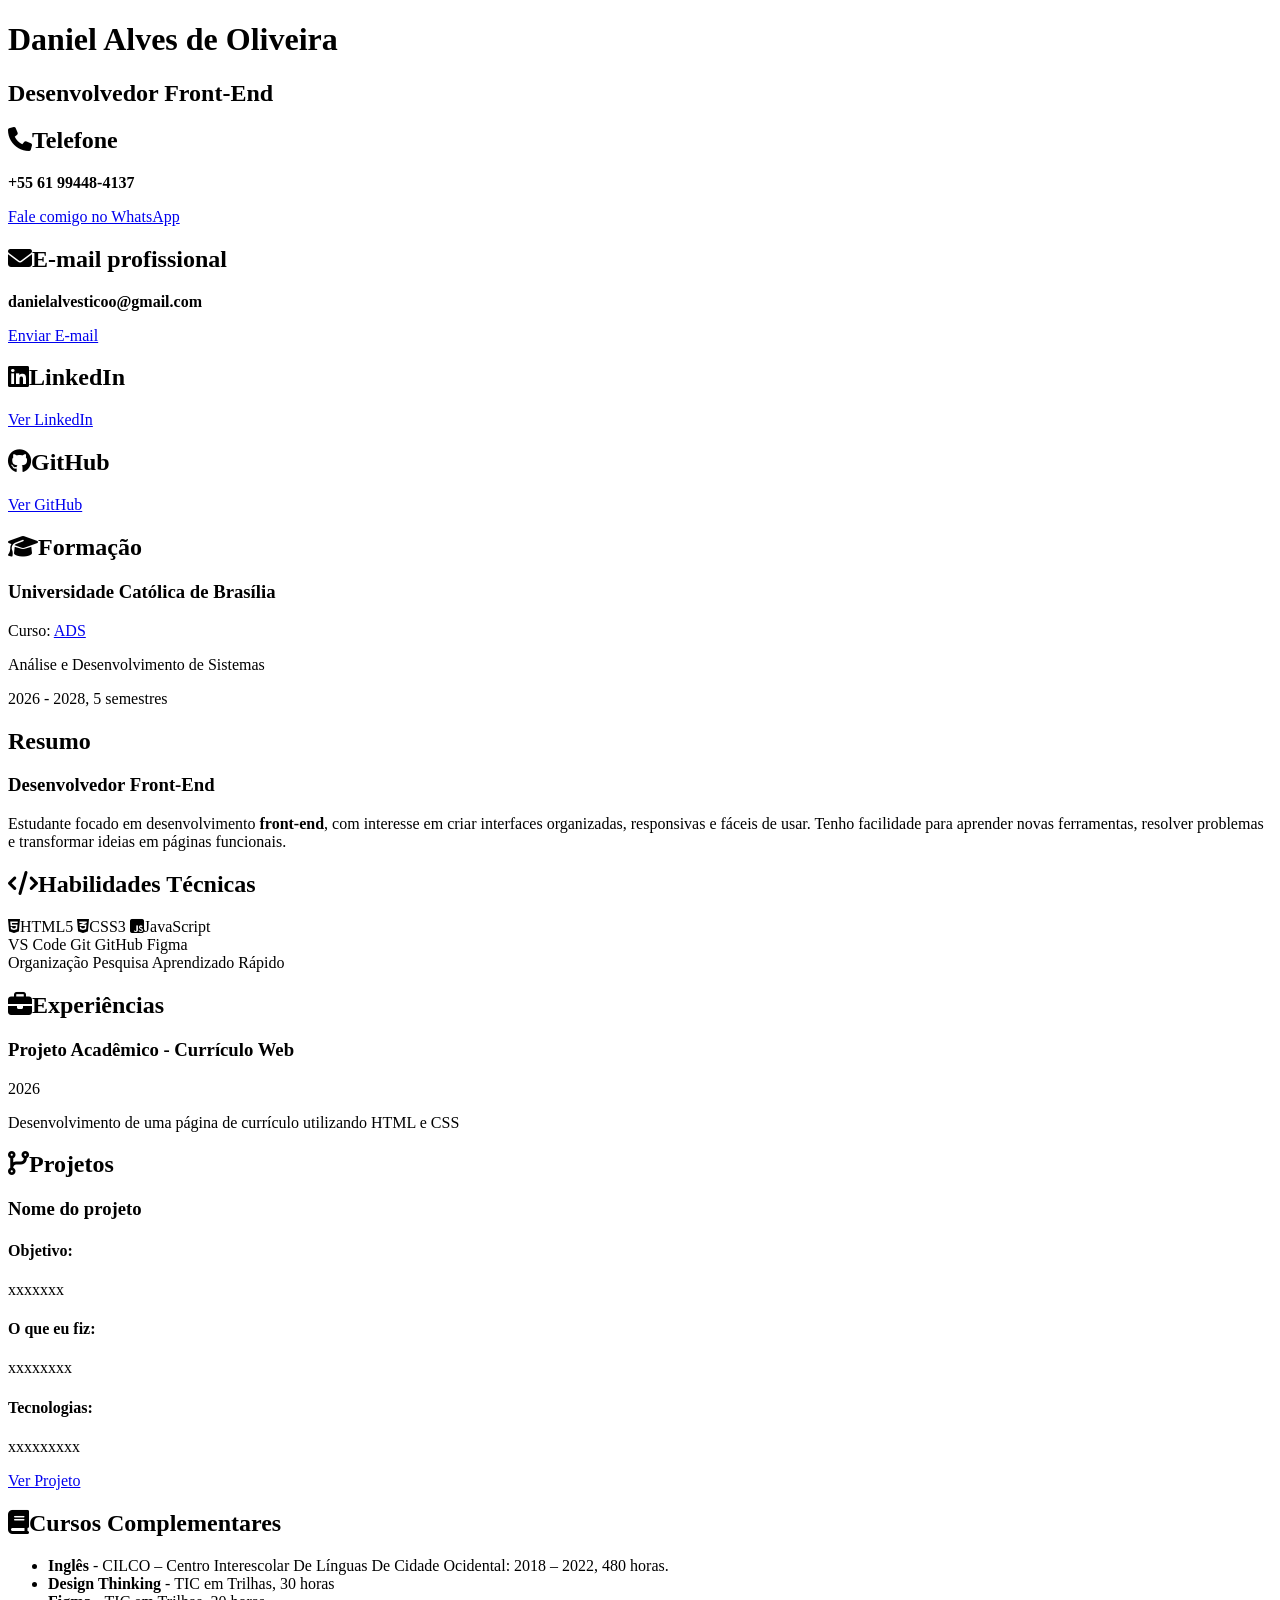
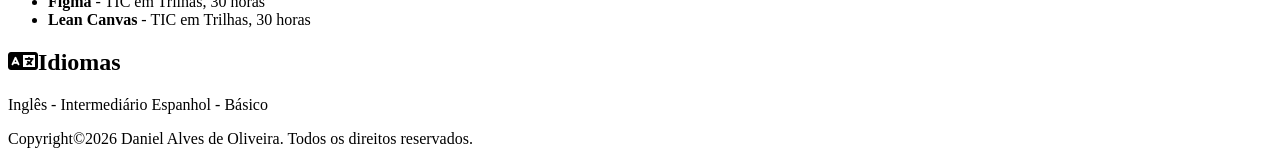
==== index.html @ 3187a124 "Update and rename 1curriculo.html to index.html" ====
<!DOCTYPE html>
<html lang="pt-BR">
<head>
    <meta charset="UTF-8">
    <meta name="viewport" content="width=device-width, initial-scale=1.0">
    <title>Daniel Alves de Oliveira</title>
    <link rel="stylesheet" href="style.css">
    <link rel="stylesheet" href="https://cdnjs.cloudflare.com/ajax/libs/font-awesome/6.5.1/css/all.min.css">
</head>

<body>
    <header>
        <h1>Daniel Alves de Oliveira</h1>
        <h2>Desenvolvedor Front-End</h2>
    </header>

    <div class="container-curriculo">
        <div class="coluna-principal">

    <!--Cabeçalho-->
    <section>
        <h2><i class="fa-solid fa-phone"></i>Telefone</h2>
        <p><strong>+55 61 99448-4137</strong></p>
        <a href="https://wa.me/5561994484137" target="_blank" class="botao-link">Fale comigo no WhatsApp</a>

        <h2><i class="fa-solid fa-envelope"></i>E-mail profissional</h2>
        <p><strong>danielalvesticoo@gmail.com</strong></p>
        <a href="mailto:danielalvesticoo@gmail.com" class="botao-link">Enviar E-mail</a>

        <h2><i class="fa-brands fa-linkedin"></i>LinkedIn</h2>
        <a href="https://www.linkedin.com/in/danielalvesanalise/" target="_blank" class="botao-link">Ver LinkedIn</a>

        <h2><i class="fa-brands fa-github"></i>GitHub</h2>
        <a href="https://github.com/danielalvesfirst" target="_blank" class="botao-link">Ver GitHub</a>
    </section>

    <!--Formação-->
    <section>
        <h2><i class="fa-solid fa-graduation-cap"></i>Formação</h2>
        <h3>Universidade Católica de Brasília</h3>

        <div class="linha-curso">
            <span class="rotulo">Curso:</span>
            <a href="https://www.catho.com.br/carreira-sucesso/tudo-sobre-analise-e-desenvolvimento-de-sistemas/" class="botao-dois" target="_blank">ADS</a>
        </div>

        <p class="nome-curso">Análise e Desenvolvimento de Sistemas</p>
        <p>2026 - 2028, 5 semestres</p>
    </section>

    <!--Conteúdo-->
    <section>
        <h2>Resumo</h2>
        <h3>Desenvolvedor Front-End</h3>
        <p>Estudante focado em desenvolvimento <strong>front-end</strong>, com interesse em criar interfaces organizadas, responsivas e fáceis de usar. Tenho facilidade para aprender novas ferramentas, resolver problemas e transformar ideias em páginas funcionais.</p>
    </section>

    </div>

    <div class="coluna-lateral">

    <!--Habilidades-->
    <section>
        <h2><i class="fa-solid fa-code"></i>Habilidades Técnicas</h2>
        <div class="tags">
            <span class="tag"><i class="fa-brands fa-html5"></i>HTML5</span>
            <span class="tag"><i class="fa-brands fa-css3-alt"></i>CSS3</span>
            <span class="tag"><i class="fa-brands fa-square-js"></i>JavaScript</span>
        </div>

        <div class="tags">
            <span class="tag">VS Code</span>
            <span class="tag">Git</span>
            <span class="tag">GitHub</span>
            <span class="tag">Figma</span>
        </div>

        <div class="tags">
            <span class="tag">Organização</span>
            <span class="tag">Pesquisa</span>
            <span class="tag">Aprendizado Rápido</span>
        </div>
    </section>

    <!--experiencias-->
    <section>
        <h2><i class="fa-solid fa-briefcase"></i>Experiências</h2>
        <h3>Projeto Acadêmico - Currículo Web</h3>
        <p>2026</p>
        <p>Desenvolvimento de uma página de currículo utilizando HTML e CSS</p>
    </section>

    <!--Projetos-->
    <section>
        <h2><i class="fa-solid fa-code-branch"></i>Projetos</h2>

        <h3>Nome do projeto</h3>

        <h4>Objetivo:</h4>
        <p>xxxxxxx</p>

        <h4>O que eu fiz:</h4>
        <p>xxxxxxxx</p>

        <h4>Tecnologias:</h4>
        <p>xxxxxxxxx</p>
        
        <a href="LINK" target="_blank" class="botao-dois">Ver Projeto</a>
    </section>

    <!--Cursos-->
    <section>
        <h2><i class="fa-solid fa-book"></i>Cursos Complementares</h2>
        <ul>
            <li><strong>Inglês</strong> - CILCO – Centro Interescolar De Línguas De Cidade Ocidental: 2018 – 2022, 480 horas.</li>
            <li><strong>Design Thinking</strong> - TIC em Trilhas, 30 horas</li>
            <li><strong>Figma</strong> - TIC em Trilhas, 30 horas</li>
            <li><strong>Lean Canvas</strong> - TIC em Trilhas, 30 horas</li>
        </ul>
    </section>

    </div>

    <div class="coluna-tres">
    <!--Idiomas-->
    <section>
        <h2><i class="fa-solid fa-language"></i>Idiomas</h2>
        <div class="tags">
            <span class="tag">Inglês - Intermediário</span>
            <span class="tag">Espanhol - Básico</span>
        </div>
        
    </section>
    </div>
    </div>

    <footer>
    <p>Copyright&copy;2026 Daniel 
    Alves de Oliveira. Todos os direitos reservados.</p>
    </footer>
</body>
</html>
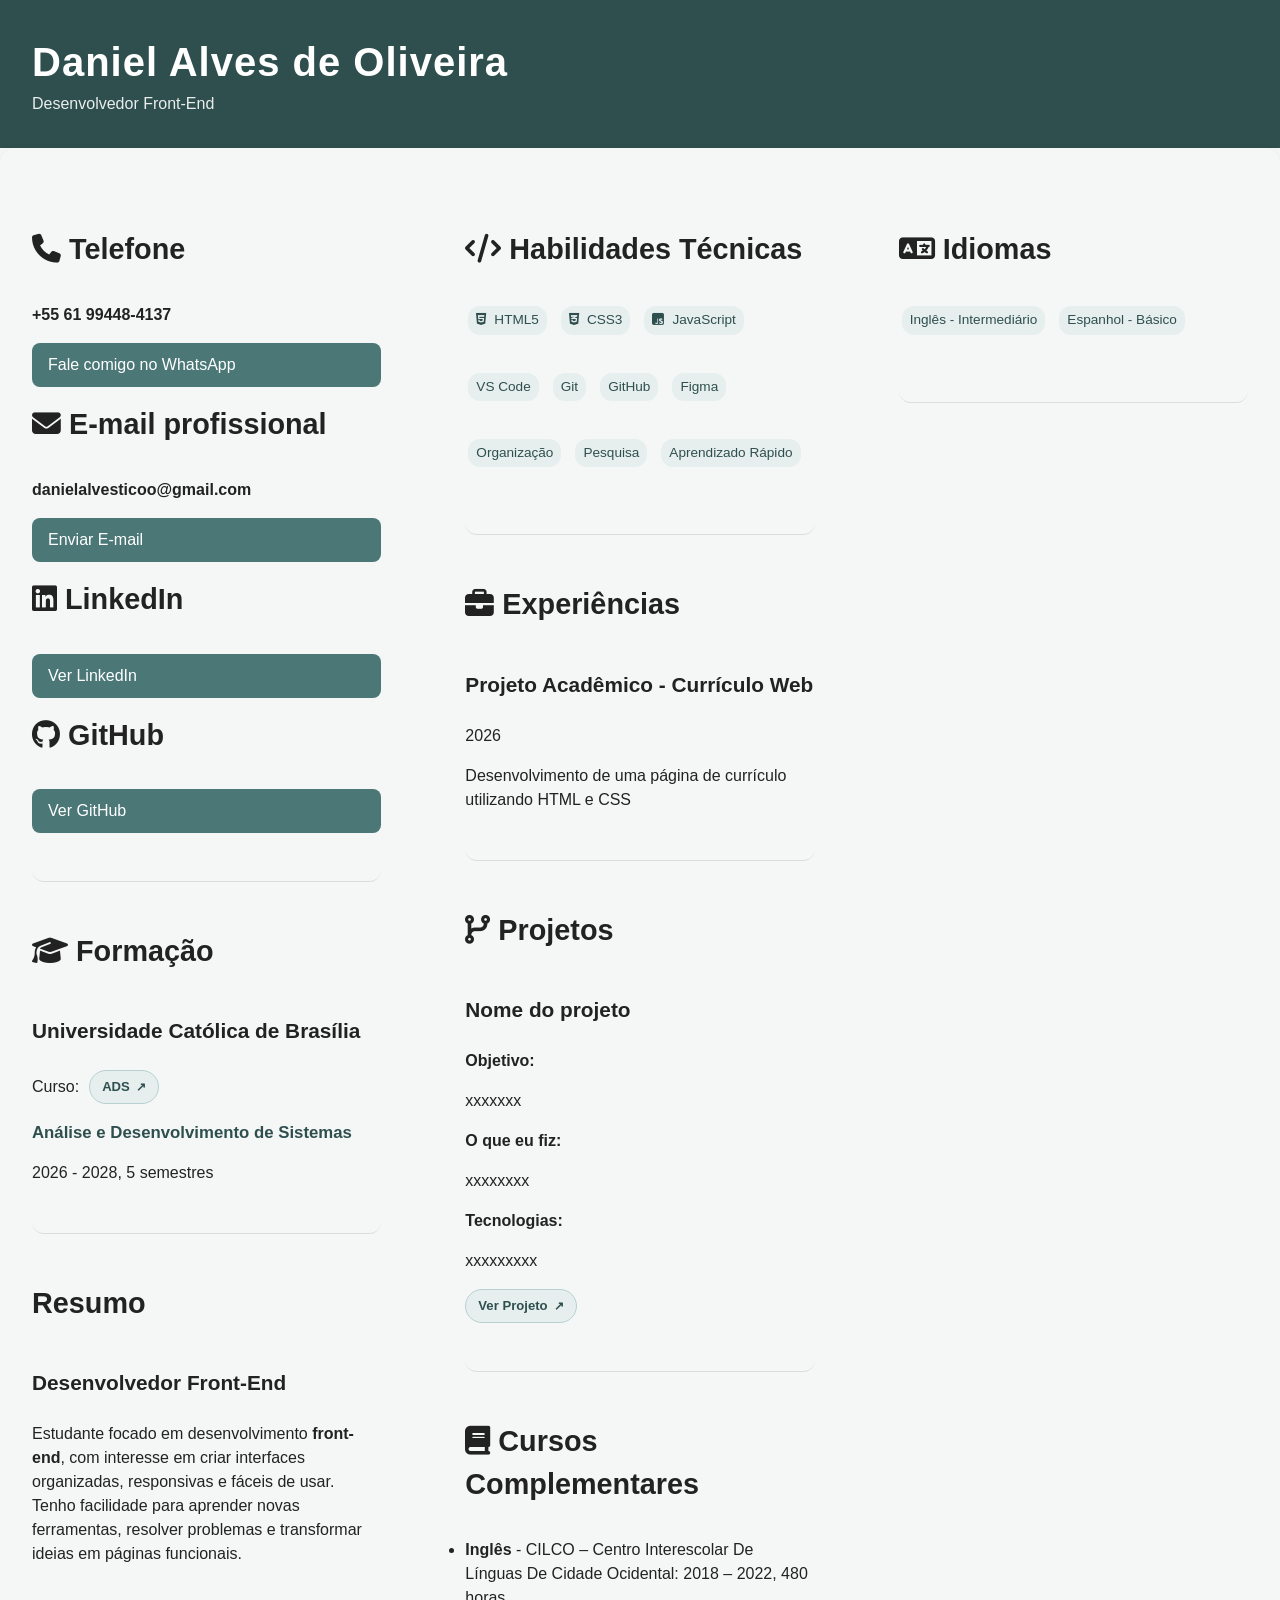
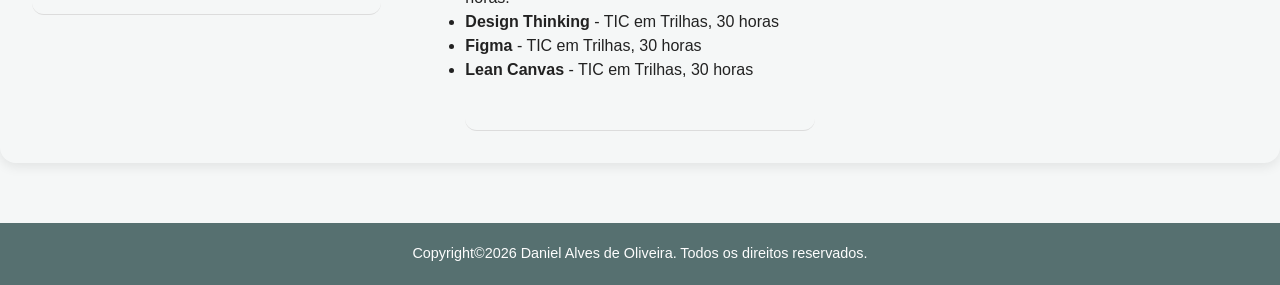
==== commit d91b41ce: "Update index.html" ====
--- a/index.html
+++ b/index.html
@@ -4,7 +4,7 @@
     <meta charset="UTF-8">
     <meta name="viewport" content="width=device-width, initial-scale=1.0">
     <title>Daniel Alves de Oliveira</title>
-    <link rel="stylesheet" href="style.css">
+    <link rel="stylesheet" href="2curriculo.css">
     <link rel="stylesheet" href="https://cdnjs.cloudflare.com/ajax/libs/font-awesome/6.5.1/css/all.min.css">
 </head>
 
--- a/2curriculo.css
+++ b/2curriculo.css
@@ -0,0 +1,228 @@
+@import url('https://fonts.googleapis.com/css2?family=Cabin:ital,wght@0,400..700;1,400..700&display=swap');
+
+* {
+    margin: 0;
+    padding: 0;
+    box-sizing: border-box;
+    scroll-behavior: smooth;
+}
+
+h2 {
+    font-size: 1.8rem;
+    margin-bottom: 1rem;
+}
+
+h3 {
+    font-size: 1.3rem;
+    margin-bottom: 0.5rem;
+}
+
+h4 {
+    font-size: 1rem;
+    font-weight: 600;
+}
+
+.container-curriculo {
+    display: flex;
+    flex-wrap: wrap;
+    gap: 20px;
+    width: 100%;
+    box-shadow: 0 4px 12px rgba(0, 0, 0, 0.08);
+    border-radius: 16px;
+    overflow: hidden;
+    margin: 0;
+}
+
+.coluna-principal, .coluna-lateral, .coluna-tres {
+text-align: left;
+flex: 1 1 300px;
+padding: 2rem;
+}
+
+i {
+    margin-right: 8px;
+}
+
+.botao-link {
+    display: inline-block;
+    padding: 10px 16px;
+    background-color: #4b7777;
+    color: white;
+    text-decoration: none;
+    border-radius: 8px;
+    transition: 0.2s;
+    min-height: 44px;
+}
+
+.botao-link:focus,
+.botao-dois:focus {
+    outline: 3px solid #000;
+    outline-offset: 3px;
+}
+
+.botao-link:hover {
+    background-color: #62cccc;
+    transform:translateY(-2px);
+    color: #2f4f4f;
+}
+
+.botao-link:active {
+    transform: scale(0.97);
+}
+
+.botao-dois {
+    display: inline-flex;
+    align-items: center;
+    gap: 6px;
+    align-self: flex-start;
+
+    padding: 6px 12px;
+    border-radius: 999px;
+
+    background-color: #e6eeee;
+    color: #2f4f4f;
+
+    border: 1px solid #b7d0d0;
+    text-decoration: none;
+
+    font-size: 0.82rem;
+    font-weight: 700;
+
+    cursor: pointer;
+    transition: all 0.2s ease;
+}
+
+.botao-dois::after {
+    content: "↗";
+    font-size: 0.75rem;
+}
+
+.botao-dois:hover {
+    background-color: #4b7777;
+    color: white;
+    border-color: #4b7777;
+    transform: translateY(-1px);
+}
+
+.linha-curso {
+    display: flex;
+    align-items: center;
+    gap: 10px;
+}
+
+.tags {
+    display: flex;
+    flex-wrap: wrap;
+    gap: 8px;
+    margin-bottom: 16px;
+}
+
+.tag {
+    display: inline-block;
+    width: fit-content;
+    background: #e6eeee;
+    color: #2f4f4f;
+    padding: 4px 8px;
+    border-radius: 12px;
+    margin: 3px;
+    font-size: 0.85rem;
+    transition: 0.2s ease;
+}
+
+.tag:hover {
+    background: #4b7777;
+    color: white;
+    transform: translateY(-1px);
+}
+
+.nome-curso {
+    font-size: 1.05rem;
+    font-weight: 600;
+    color: #2f4f4f;
+}
+
+header {
+    width: 100%;
+    box-sizing: border-box;
+    padding: 2rem;
+    background-color: #2f4f4f;
+    text-align: left;
+    color: white;
+}
+
+header h1 {
+    font-size: 2.5rem;
+    letter-spacing: 1px;
+}
+
+header h2 {
+    font-size: 1rem;
+    font-weight: 400;
+    opacity: 0.9;
+    margin-bottom: 0;
+}
+
+body {
+    width: 100%;
+    overflow-x: hidden;
+    font-family: "Cabin", sans-serif;
+    font-size: 1rem;
+    line-height: 1.5;
+    background-color: #f5f7f7;
+    color: #222;
+}
+
+section {
+    display: flex;
+    flex-direction:column;
+    gap: 1rem;
+    text-align: left;
+    padding-top: 3rem;
+    padding-bottom: 3rem;
+    border-bottom: 1px solid #dcdcdc;
+    border-radius: 12px;
+    animation: aparecer 0.5s ease;
+}
+
+section h3 {
+    margin-top: 10px;
+}
+
+@keyframes aparecer {
+    from {
+        opacity: 0;
+        transform: translateY(10px);
+    }
+    to {
+        opacity: 1;
+        transform: translateY(0);
+    }
+}
+
+footer {
+    text-align: center; color: white;
+    background-color: #2f4f4f; 
+    padding: 20px;
+    margin-top: 60px;
+    font-size: 0.9rem;
+    opacity: 0.8;
+}
+
+@media (max-width: 768px) {
+    .coluna-principal, .coluna-lateral, .coluna-tres {
+        padding-left: 1.5rem;
+        padding-right: 1.5rem;
+    }
+    
+    header {
+        text-align: center;
+    }
+
+    .container-curriculo {
+        flex-direction: column;
+    }
+
+    header h1 {
+        font-size: 2rem;
+    }
+}
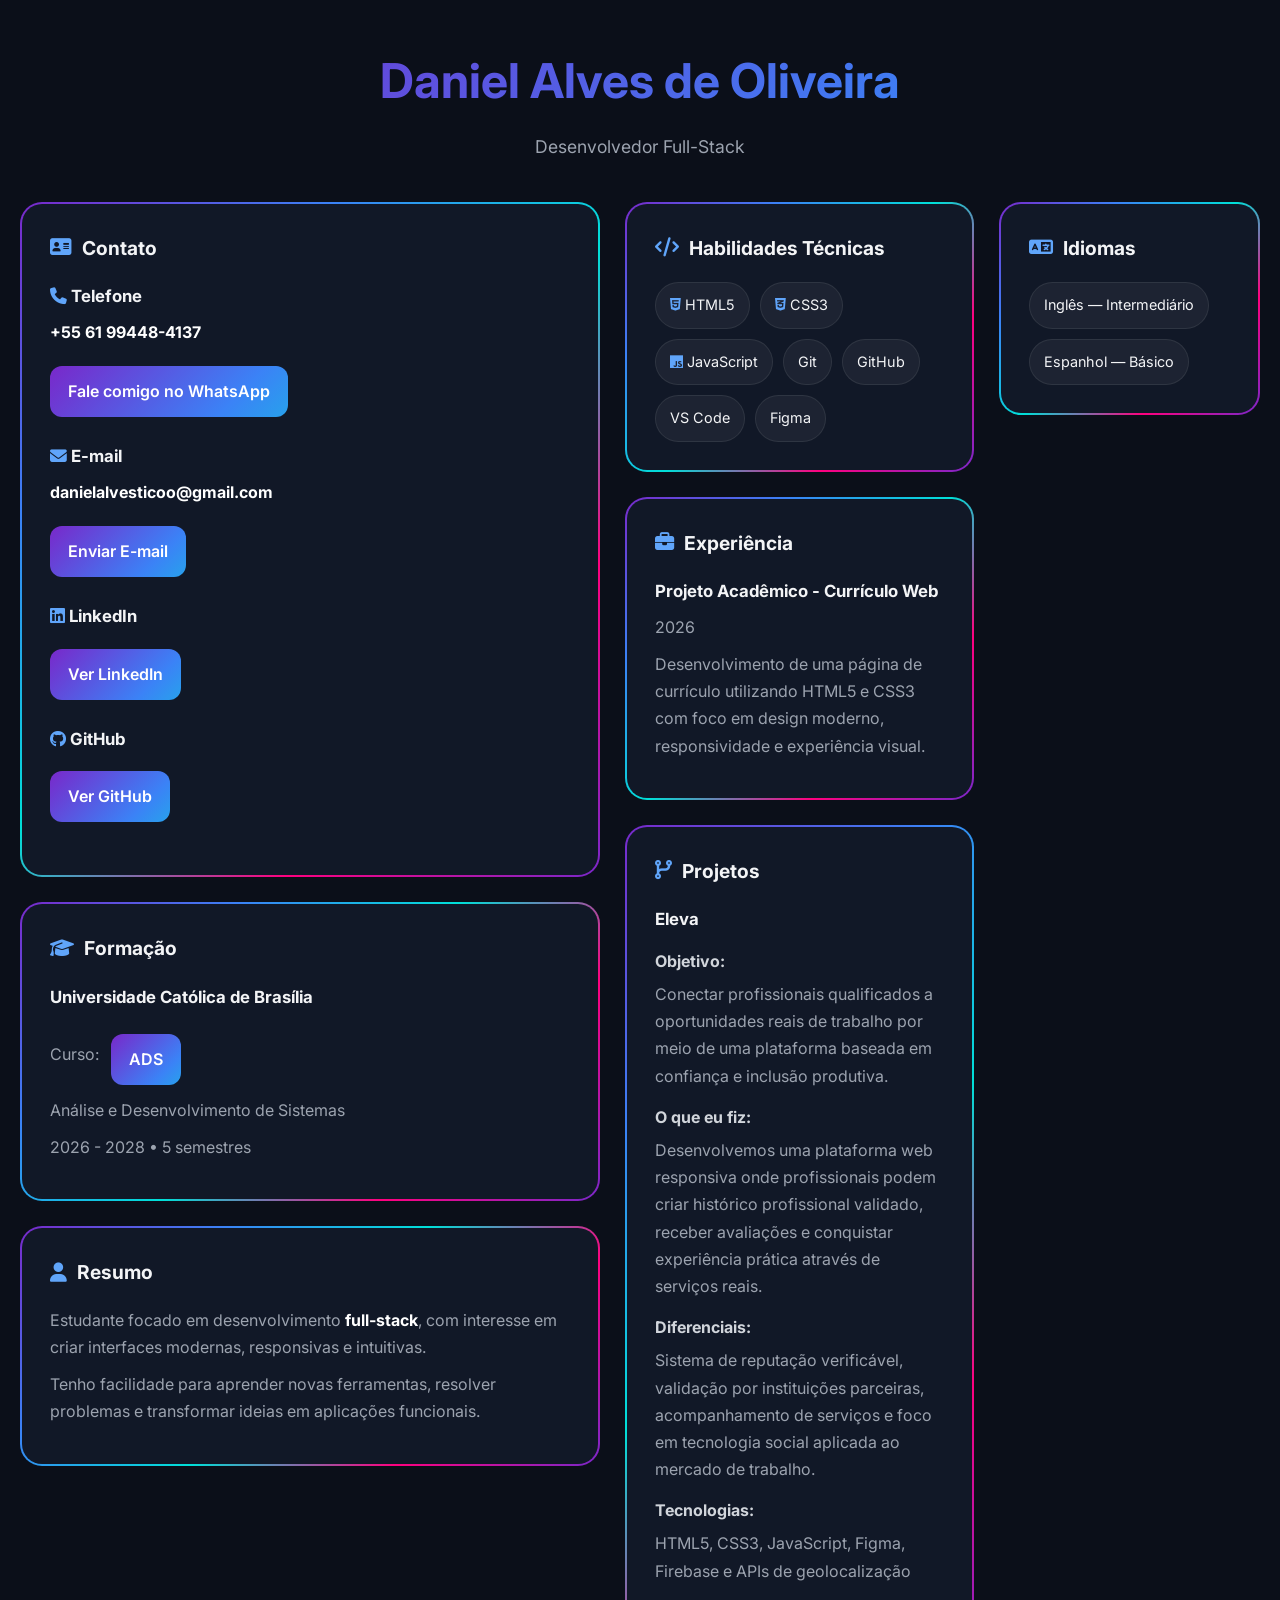
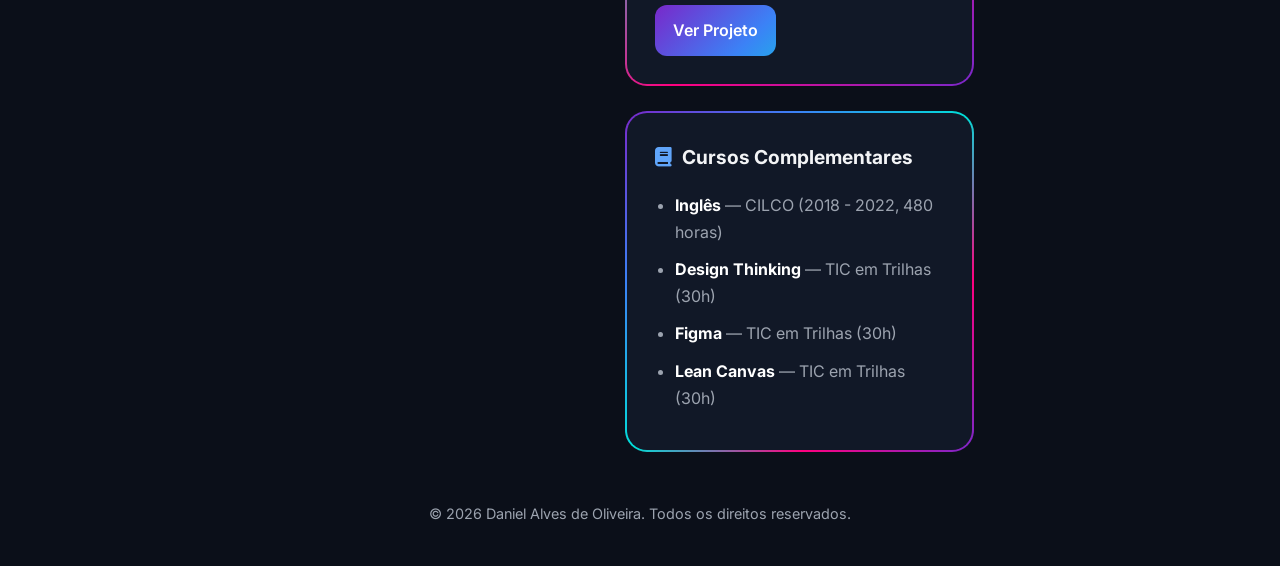
==== commit 2f0f88ea: "wow" ====
--- a/index.html
+++ b/index.html
@@ -1,142 +1,328 @@
 <!DOCTYPE html>
 <html lang="pt-BR">
+
 <head>
     <meta charset="UTF-8">
     <meta name="viewport" content="width=device-width, initial-scale=1.0">
+
     <title>Daniel Alves de Oliveira</title>
-    <link rel="stylesheet" href="2curriculo.css">
-    <link rel="stylesheet" href="https://cdnjs.cloudflare.com/ajax/libs/font-awesome/6.5.1/css/all.min.css">
+
+    <link rel="stylesheet" href="styles.css">
+
+    <link rel="stylesheet"
+        href="https://cdnjs.cloudflare.com/ajax/libs/font-awesome/6.5.1/css/all.min.css">
 </head>
 
 <body>
+
     <header>
         <h1>Daniel Alves de Oliveira</h1>
-        <h2>Desenvolvedor Front-End</h2>
+        <p class="subtitulo">Desenvolvedor Full-Stack</p>
     </header>
 
-    <div class="container-curriculo">
+    <main class="container-curriculo">
+
+        <!-- COLUNA PRINCIPAL -->
         <div class="coluna-principal">
 
-    <!--Cabeçalho-->
-    <section>
-        <h2><i class="fa-solid fa-phone"></i>Telefone</h2>
-        <p><strong>+55 61 99448-4137</strong></p>
-        <a href="https://wa.me/5561994484137" target="_blank" class="botao-link">Fale comigo no WhatsApp</a>
-
-        <h2><i class="fa-solid fa-envelope"></i>E-mail profissional</h2>
-        <p><strong>danielalvesticoo@gmail.com</strong></p>
-        <a href="mailto:danielalvesticoo@gmail.com" class="botao-link">Enviar E-mail</a>
-
-        <h2><i class="fa-brands fa-linkedin"></i>LinkedIn</h2>
-        <a href="https://www.linkedin.com/in/danielalvesanalise/" target="_blank" class="botao-link">Ver LinkedIn</a>
-
-        <h2><i class="fa-brands fa-github"></i>GitHub</h2>
-        <a href="https://github.com/danielalvesfirst" target="_blank" class="botao-link">Ver GitHub</a>
-    </section>
-
-    <!--Formação-->
-    <section>
-        <h2><i class="fa-solid fa-graduation-cap"></i>Formação</h2>
-        <h3>Universidade Católica de Brasília</h3>
-
-        <div class="linha-curso">
-            <span class="rotulo">Curso:</span>
-            <a href="https://www.catho.com.br/carreira-sucesso/tudo-sobre-analise-e-desenvolvimento-de-sistemas/" class="botao-dois" target="_blank">ADS</a>
+            <!-- CONTATO -->
+            <section>
+
+                <h2>
+                    <i class="fa-solid fa-address-card"></i>
+                    Contato
+                </h2>
+
+                <div class="item-contato">
+
+                    <h3>
+                        <i class="fa-solid fa-phone"></i>
+                        Telefone
+                    </h3>
+
+                    <p><strong>+55 61 99448-4137</strong></p>
+
+                    <a href="https://wa.me/5561994484137"
+                        target="_blank"
+                        class="botao-link">
+                        Fale comigo no WhatsApp
+                    </a>
+
+                </div>
+
+                <div class="item-contato">
+
+                    <h3>
+                        <i class="fa-solid fa-envelope"></i>
+                        E-mail
+                    </h3>
+
+                    <p><strong>danielalvesticoo@gmail.com</strong></p>
+
+                    <a href="mailto:danielalvesticoo@gmail.com"
+                        class="botao-link">
+                        Enviar E-mail
+                    </a>
+
+                </div>
+
+                <div class="item-contato">
+
+                    <h3>
+                        <i class="fa-brands fa-linkedin"></i>
+                        LinkedIn
+                    </h3>
+
+                    <a href="https://www.linkedin.com/in/danielalvesanalise/"
+                        target="_blank"
+                        class="botao-link">
+                        Ver LinkedIn
+                    </a>
+
+                </div>
+
+                <div class="item-contato">
+
+                    <h3>
+                        <i class="fa-brands fa-github"></i>
+                        GitHub
+                    </h3>
+
+                    <a href="https://github.com/danielalvesfirst"
+                        target="_blank"
+                        class="botao-link">
+                        Ver GitHub
+                    </a>
+
+                </div>
+
+            </section>
+
+            <!-- FORMAÇÃO -->
+            <section>
+
+                <h2>
+                    <i class="fa-solid fa-graduation-cap"></i>
+                    Formação
+                </h2>
+
+                <h3>Universidade Católica de Brasília</h3>
+
+                <div class="linha-curso">
+
+                    <span class="rotulo">Curso:</span>
+
+                    <a href="https://ucb.catolica.edu.br/cursos/presencial/analise-desenvolvimento-sistemas"
+                        target="_blank"
+                        class="botao-dois">
+                        ADS
+                    </a>
+
+                </div>
+
+                <p class="nome-curso">
+                    Análise e Desenvolvimento de Sistemas
+                </p>
+
+                <p>2026 - 2028 • 5 semestres</p>
+
+            </section>
+
+            <!-- RESUMO -->
+            <section>
+
+                <h2>
+                    <i class="fa-solid fa-user"></i>
+                    Resumo
+                </h2>
+
+                <p>
+                    Estudante focado em desenvolvimento
+                    <strong>full-stack</strong>,
+                    com interesse em criar interfaces modernas,
+                    responsivas e intuitivas.
+                </p>
+
+                <p>
+                    Tenho facilidade para aprender novas ferramentas,
+                    resolver problemas e transformar ideias em
+                    aplicações funcionais.
+                </p>
+
+            </section>
+
         </div>
 
-        <p class="nome-curso">Análise e Desenvolvimento de Sistemas</p>
-        <p>2026 - 2028, 5 semestres</p>
-    </section>
-
-    <!--Conteúdo-->
-    <section>
-        <h2>Resumo</h2>
-        <h3>Desenvolvedor Front-End</h3>
-        <p>Estudante focado em desenvolvimento <strong>front-end</strong>, com interesse em criar interfaces organizadas, responsivas e fáceis de usar. Tenho facilidade para aprender novas ferramentas, resolver problemas e transformar ideias em páginas funcionais.</p>
-    </section>
-
-    </div>
-
-    <div class="coluna-lateral">
-
-    <!--Habilidades-->
-    <section>
-        <h2><i class="fa-solid fa-code"></i>Habilidades Técnicas</h2>
-        <div class="tags">
-            <span class="tag"><i class="fa-brands fa-html5"></i>HTML5</span>
-            <span class="tag"><i class="fa-brands fa-css3-alt"></i>CSS3</span>
-            <span class="tag"><i class="fa-brands fa-square-js"></i>JavaScript</span>
+        <!-- COLUNA LATERAL -->
+        <div class="coluna-lateral">
+
+            <!-- HABILIDADES -->
+            <section>
+
+                <h2>
+                    <i class="fa-solid fa-code"></i>
+                    Habilidades Técnicas
+                </h2>
+
+                <div class="tags">
+
+                    <span class="tag">
+                        <i class="fa-brands fa-html5"></i>
+                        HTML5
+                    </span>
+
+                    <span class="tag">
+                        <i class="fa-brands fa-css3-alt"></i>
+                        CSS3
+                    </span>
+
+                    <span class="tag">
+                        <i class="fa-brands fa-js"></i>
+                        JavaScript
+                    </span>
+
+                    <span class="tag">Git</span>
+                    <span class="tag">GitHub</span>
+                    <span class="tag">VS Code</span>
+                    <span class="tag">Figma</span>
+
+                </div>
+
+            </section>
+
+            <!-- EXPERIÊNCIA -->
+            <section>
+
+                <h2>
+                    <i class="fa-solid fa-briefcase"></i>
+                    Experiência
+                </h2>
+
+                <h3>Projeto Acadêmico - Currículo Web</h3>
+
+                <p>2026</p>
+
+                <p>
+                    Desenvolvimento de uma página de currículo
+                    utilizando HTML5 e CSS3 com foco em design moderno,
+                    responsividade e experiência visual.
+                </p>
+
+            </section>
+
+            <!-- PROJETOS -->
+            <section>
+
+                <h2>
+                    <i class="fa-solid fa-code-branch"></i>
+                    Projetos
+                </h2>
+
+                <h3>Eleva</h3>
+
+                <h4>Objetivo:</h4>
+
+                <p>
+                    Conectar profissionais qualificados a oportunidades reais de trabalho por meio de uma plataforma baseada em confiança e inclusão produtiva.
+                </p>
+
+                <h4>O que eu fiz:</h4>
+
+                <p>
+                    Desenvolvemos uma plataforma web responsiva onde profissionais podem criar histórico profissional validado, receber avaliações e conquistar experiência prática através de serviços reais.
+                </p>
+
+                <h4>Diferenciais:</h4>
+
+                <p>
+                    Sistema de reputação verificável, validação por instituições parceiras, acompanhamento de serviços e foco em tecnologia social aplicada ao mercado de trabalho.
+                </p>
+
+
+                <h4>Tecnologias:</h4>
+
+                <p>HTML5, CSS3, JavaScript, Figma, Firebase e APIs de geolocalização</p>
+
+                <a href="https://github.com/danielalvesfirst"
+                    target="_blank"
+                    class="botao-dois">
+                    Ver Projeto
+                </a>
+
+            </section>
+
+            <!-- CURSOS -->
+            <section>
+
+                <h2>
+                    <i class="fa-solid fa-book"></i>
+                    Cursos Complementares
+                </h2>
+
+                <ul>
+
+                    <li>
+                        <strong>Inglês</strong> —
+                        CILCO (2018 - 2022, 480 horas)
+                    </li>
+
+                    <li>
+                        <strong>Design Thinking</strong> —
+                        TIC em Trilhas (30h)
+                    </li>
+
+                    <li>
+                        <strong>Figma</strong> —
+                        TIC em Trilhas (30h)
+                    </li>
+
+                    <li>
+                        <strong>Lean Canvas</strong> —
+                        TIC em Trilhas (30h)
+                    </li>
+
+                </ul>
+
+            </section>
+
         </div>
 
-        <div class="tags">
-            <span class="tag">VS Code</span>
-            <span class="tag">Git</span>
-            <span class="tag">GitHub</span>
-            <span class="tag">Figma</span>
+        <!-- TERCEIRA COLUNA -->
+        <div class="coluna-tres">
+
+            <!-- IDIOMAS -->
+            <section>
+
+                <h2>
+                    <i class="fa-solid fa-language"></i>
+                    Idiomas
+                </h2>
+
+                <div class="tags">
+
+                    <span class="tag">
+                        Inglês — Intermediário
+                    </span>
+
+                    <span class="tag">
+                        Espanhol — Básico
+                    </span>
+
+                </div>
+
+            </section>
+
         </div>
 
-        <div class="tags">
-            <span class="tag">Organização</span>
-            <span class="tag">Pesquisa</span>
-            <span class="tag">Aprendizado Rápido</span>
-        </div>
-    </section>
-
-    <!--experiencias-->
-    <section>
-        <h2><i class="fa-solid fa-briefcase"></i>Experiências</h2>
-        <h3>Projeto Acadêmico - Currículo Web</h3>
-        <p>2026</p>
-        <p>Desenvolvimento de uma página de currículo utilizando HTML e CSS</p>
-    </section>
-
-    <!--Projetos-->
-    <section>
-        <h2><i class="fa-solid fa-code-branch"></i>Projetos</h2>
-
-        <h3>Nome do projeto</h3>
-
-        <h4>Objetivo:</h4>
-        <p>xxxxxxx</p>
-
-        <h4>O que eu fiz:</h4>
-        <p>xxxxxxxx</p>
-
-        <h4>Tecnologias:</h4>
-        <p>xxxxxxxxx</p>
-        
-        <a href="LINK" target="_blank" class="botao-dois">Ver Projeto</a>
-    </section>
-
-    <!--Cursos-->
-    <section>
-        <h2><i class="fa-solid fa-book"></i>Cursos Complementares</h2>
-        <ul>
-            <li><strong>Inglês</strong> - CILCO – Centro Interescolar De Línguas De Cidade Ocidental: 2018 – 2022, 480 horas.</li>
-            <li><strong>Design Thinking</strong> - TIC em Trilhas, 30 horas</li>
-            <li><strong>Figma</strong> - TIC em Trilhas, 30 horas</li>
-            <li><strong>Lean Canvas</strong> - TIC em Trilhas, 30 horas</li>
-        </ul>
-    </section>
-
-    </div>
-
-    <div class="coluna-tres">
-    <!--Idiomas-->
-    <section>
-        <h2><i class="fa-solid fa-language"></i>Idiomas</h2>
-        <div class="tags">
-            <span class="tag">Inglês - Intermediário</span>
-            <span class="tag">Espanhol - Básico</span>
-        </div>
-        
-    </section>
-    </div>
-    </div>
+    </main>
 
     <footer>
-    <p>Copyright&copy;2026 Daniel 
-    Alves de Oliveira. Todos os direitos reservados.</p>
+        <p>
+            © 2026 Daniel Alves de Oliveira.
+            Todos os direitos reservados.
+        </p>
     </footer>
+
 </body>
-</html>
+
+</html>
--- a/styles.css
+++ b/styles.css
@@ -0,0 +1,370 @@
+@import url('https://fonts.googleapis.com/css2?family=Inter:wght@400;500;600;700&display=swap');
+
+/* =========================
+   VARIÁVEIS
+========================= */
+
+:root {
+    --bg: #0b0f19;
+
+    --card: #111827;
+
+    --text: #f3f4f6;
+
+    --muted: #9ca3af;
+
+    --gradient:
+        linear-gradient(
+            135deg,
+            #7928ca,
+            #3b82f6,
+            #00dfd8,
+            #ff007f,
+            #7928ca
+        );
+}
+
+/* =========================
+   RESET
+========================= */
+
+* {
+    margin: 0;
+    padding: 0;
+    box-sizing: border-box;
+}
+
+/* =========================
+   BODY
+========================= */
+
+body {
+    background: var(--bg);
+
+    color: var(--text);
+
+    font-family: 'Inter', sans-serif;
+
+    line-height: 1.7;
+
+    padding: 40px 20px;
+}
+
+/* =========================
+   HEADER
+========================= */
+
+header {
+    text-align: center;
+
+    margin-bottom: 40px;
+}
+
+header h1 {
+    font-size: 3rem;
+
+    margin-bottom: 10px;
+
+    background: var(--gradient);
+
+    background-size: 300% 300%;
+
+    background-clip: text;
+    -webkit-background-clip: text;
+
+    -webkit-text-fill-color: transparent;
+
+    animation: brilho 8s linear infinite;
+}
+
+.subtitulo {
+    color: var(--muted);
+
+    font-size: 1.1rem;
+}
+
+/* =========================
+   LAYOUT
+========================= */
+
+.container-curriculo {
+    max-width: 1400px;
+
+    margin: auto;
+
+    display: grid;
+
+    grid-template-columns:
+        2fr
+        1.2fr
+        0.9fr;
+
+    gap: 25px;
+}
+
+.coluna-principal,
+.coluna-lateral,
+.coluna-tres {
+    display: flex;
+
+    flex-direction: column;
+
+    gap: 25px;
+}
+
+/* =========================
+   CARDS
+========================= */
+
+section {
+    background:
+        linear-gradient(var(--card), var(--card)),
+        var(--gradient);
+
+    background-origin: border-box;
+
+    background-clip:
+        padding-box,
+        border-box;
+
+    border: 2px solid transparent;
+
+    border-radius: 22px;
+
+    padding: 28px;
+
+    transition:
+        transform 0.3s ease,
+        box-shadow 0.3s ease;
+}
+
+section:hover {
+    transform: translateY(-5px);
+
+    box-shadow:
+        0 0 20px rgba(59, 130, 246, 0.25),
+        0 0 40px rgba(121, 40, 202, 0.15);
+}
+
+/* =========================
+   TIPOGRAFIA
+========================= */
+
+section h2 {
+    display: flex;
+
+    align-items: center;
+
+    gap: 10px;
+
+    margin-bottom: 18px;
+
+    font-size: 1.2rem;
+}
+
+section h3 {
+    margin-bottom: 8px;
+
+    font-size: 1.05rem;
+}
+
+section h4 {
+    margin-top: 14px;
+
+    margin-bottom: 6px;
+
+    color: #d1d5db;
+}
+
+section p,
+section li {
+    color: var(--muted);
+
+    margin-bottom: 10px;
+}
+
+strong {
+    color: white;
+}
+
+/* =========================
+   CONTATO
+========================= */
+
+.item-contato {
+    margin-bottom: 25px;
+}
+
+/* =========================
+   BOTÕES
+========================= */
+
+.botao-link,
+.botao-dois {
+    display: inline-block;
+
+    margin-top: 10px;
+
+    padding: 12px 18px;
+
+    border-radius: 12px;
+
+    text-decoration: none;
+
+    font-weight: 600;
+
+    color: white;
+
+    background: var(--gradient);
+
+    background-size: 300% 300%;
+
+    transition:
+        transform 0.3s ease,
+        box-shadow 0.3s ease;
+}
+
+.botao-link:hover,
+.botao-dois:hover {
+    animation: brilho 3s linear infinite;
+
+    transform: scale(1.03);
+
+    box-shadow:
+        0 0 15px rgba(59, 130, 246, 0.35);
+}
+
+/* =========================
+   TAGS
+========================= */
+
+.tags {
+    display: flex;
+
+    flex-wrap: wrap;
+
+    gap: 10px;
+
+    margin-top: 10px;
+}
+
+.tag {
+    padding: 10px 14px;
+
+    border-radius: 999px;
+
+    background: rgba(255, 255, 255, 0.05);
+
+    border: 1px solid rgba(255, 255, 255, 0.08);
+
+    font-size: 0.9rem;
+
+    transition: 0.3s ease;
+}
+
+.tag:hover {
+    transform: translateY(-2px);
+
+    background: rgba(255, 255, 255, 0.08);
+}
+
+/* =========================
+   CURSO
+========================= */
+
+.linha-curso {
+    display: flex;
+
+    align-items: center;
+
+    gap: 12px;
+
+    margin: 12px 0;
+}
+
+.rotulo {
+    color: var(--muted);
+}
+
+/* =========================
+   LISTAS
+========================= */
+
+ul {
+    padding-left: 20px;
+}
+
+li {
+    margin-bottom: 12px;
+}
+
+/* =========================
+   FOOTER
+========================= */
+
+footer {
+    text-align: center;
+
+    margin-top: 50px;
+
+    color: var(--muted);
+
+    font-size: 0.9rem;
+}
+
+/* =========================
+   ÍCONES
+========================= */
+
+i {
+    color: #60a5fa;
+}
+
+/* =========================
+   ANIMAÇÃO
+========================= */
+
+@keyframes brilho {
+
+    0% {
+        background-position: 0% 50%;
+    }
+
+    50% {
+        background-position: 100% 50%;
+    }
+
+    100% {
+        background-position: 0% 50%;
+    }
+}
+
+/* =========================
+   RESPONSIVIDADE
+========================= */
+
+@media (max-width: 1100px) {
+
+    .container-curriculo {
+        grid-template-columns: 1fr;
+    }
+
+    header h1 {
+        font-size: 2.2rem;
+    }
+}
+
+@media (max-width: 600px) {
+
+    body {
+        padding: 20px 14px;
+    }
+
+    section {
+        padding: 22px;
+    }
+
+    header h1 {
+        font-size: 1.8rem;
+    }
+}
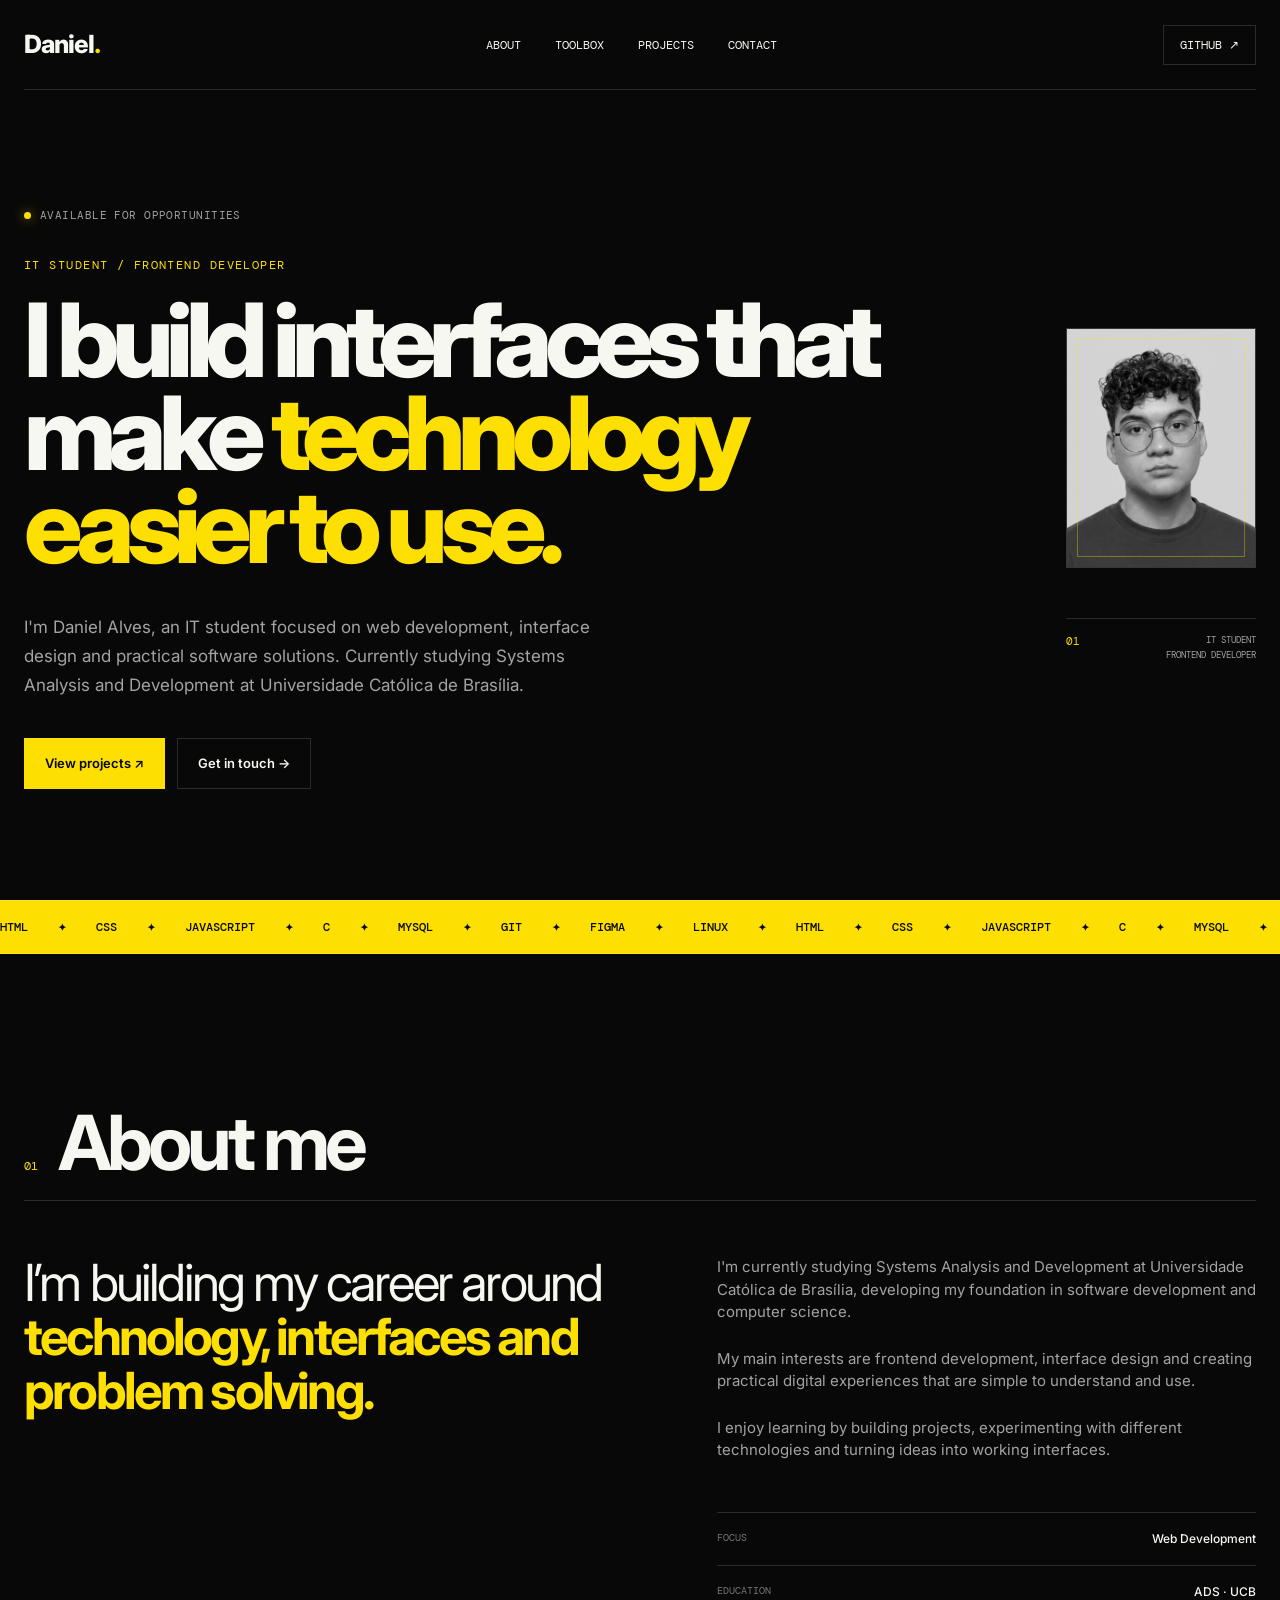
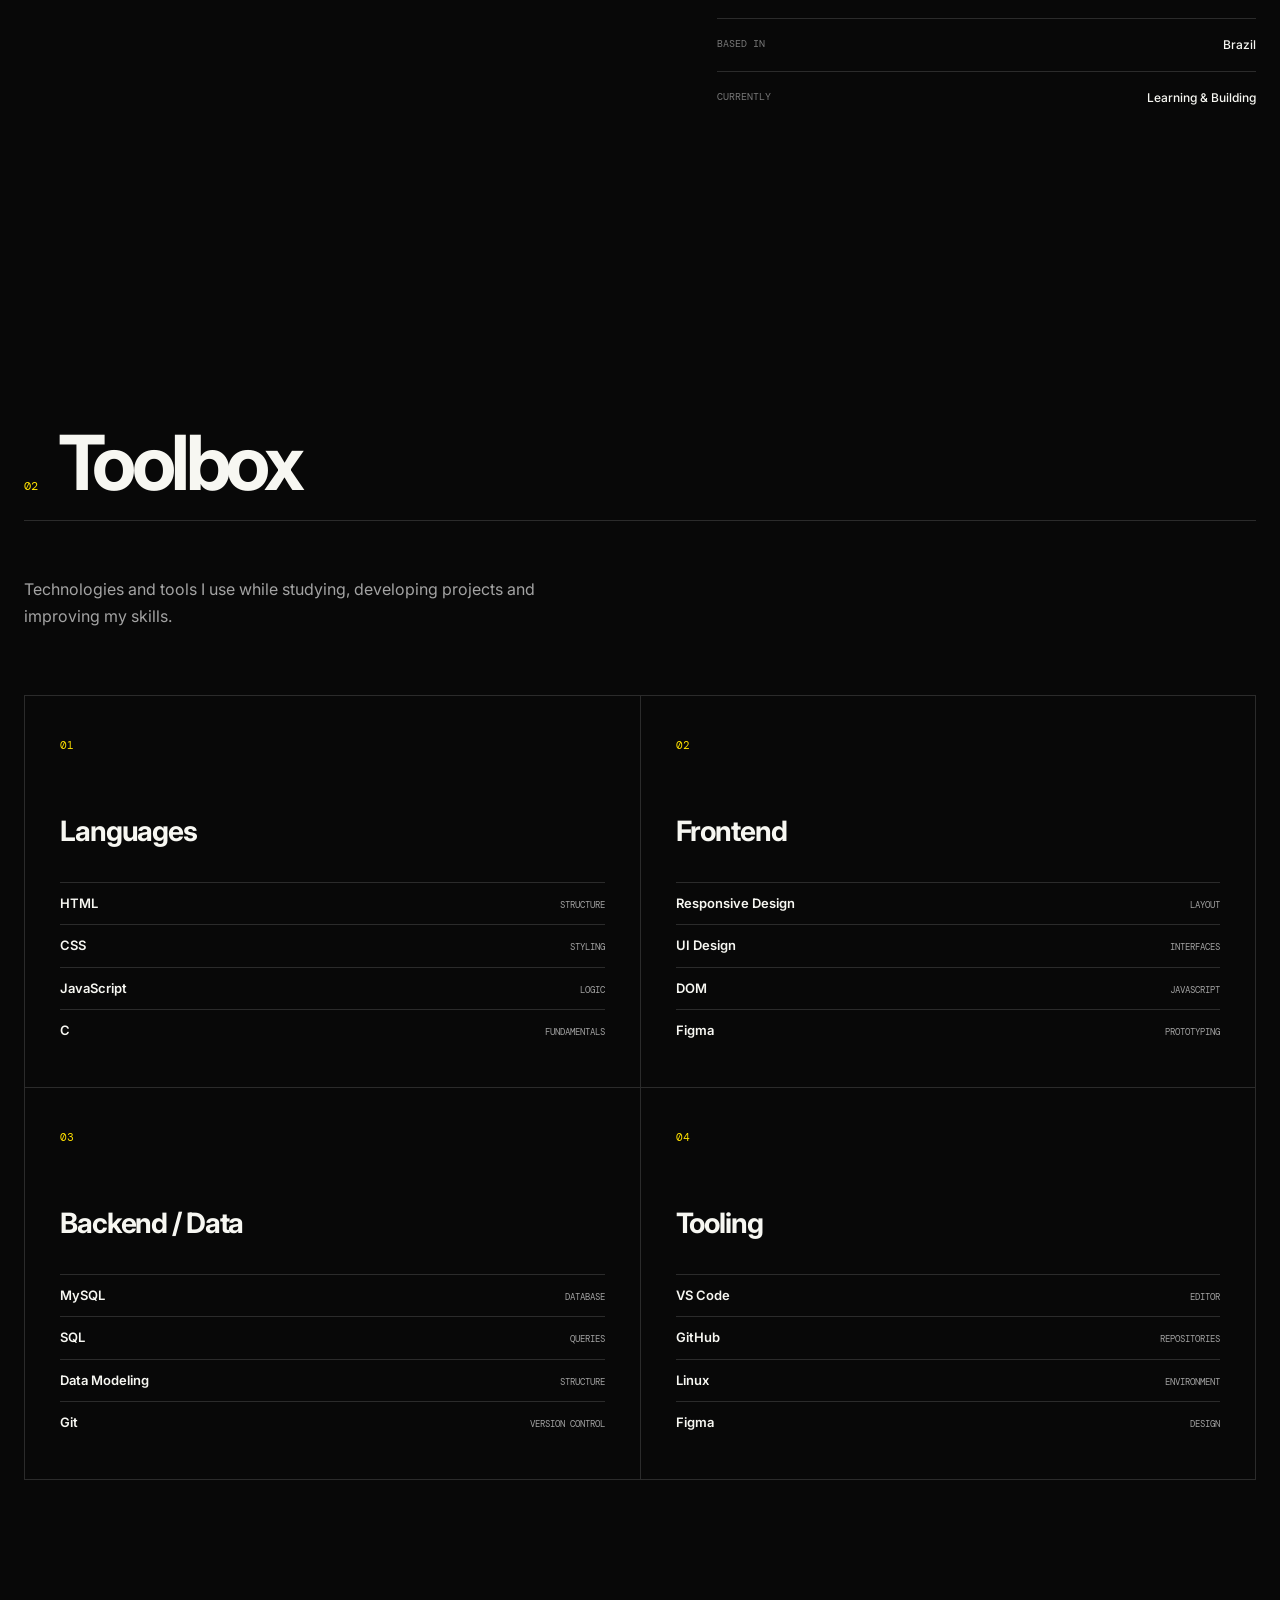
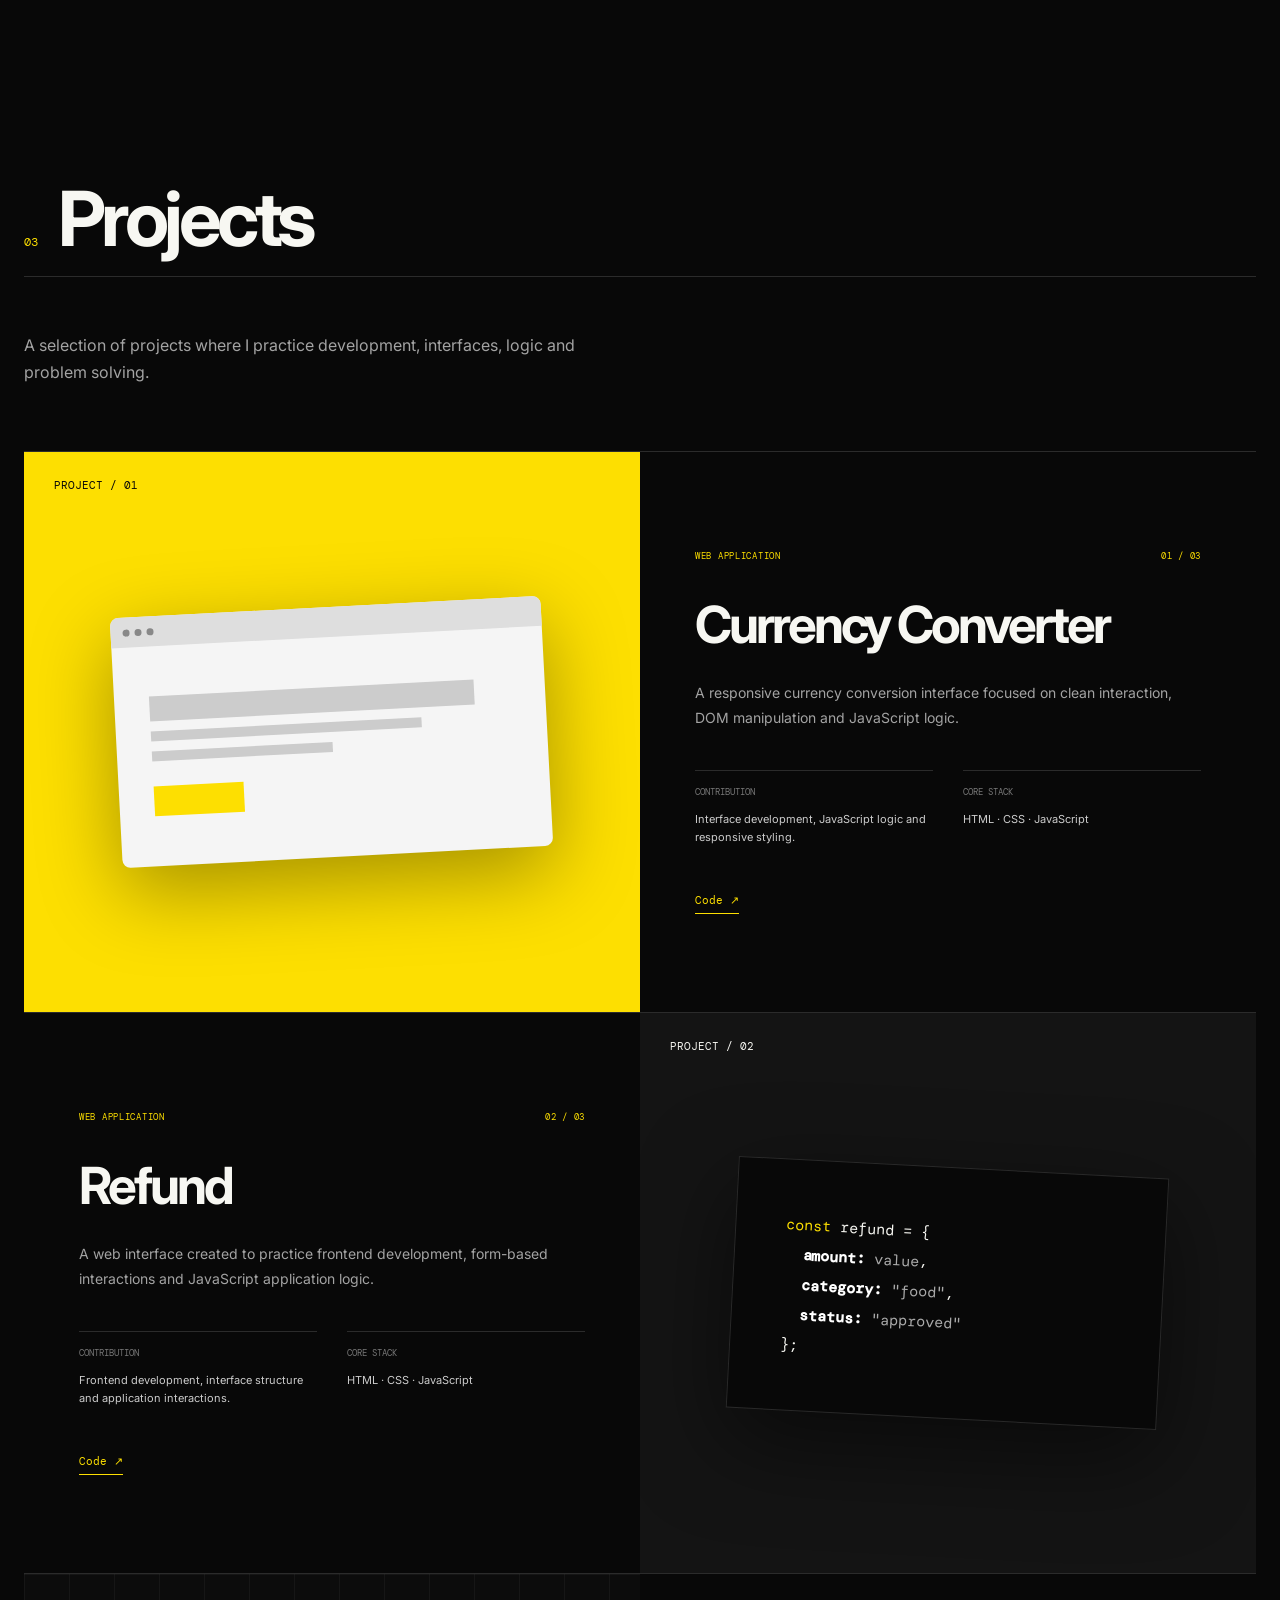
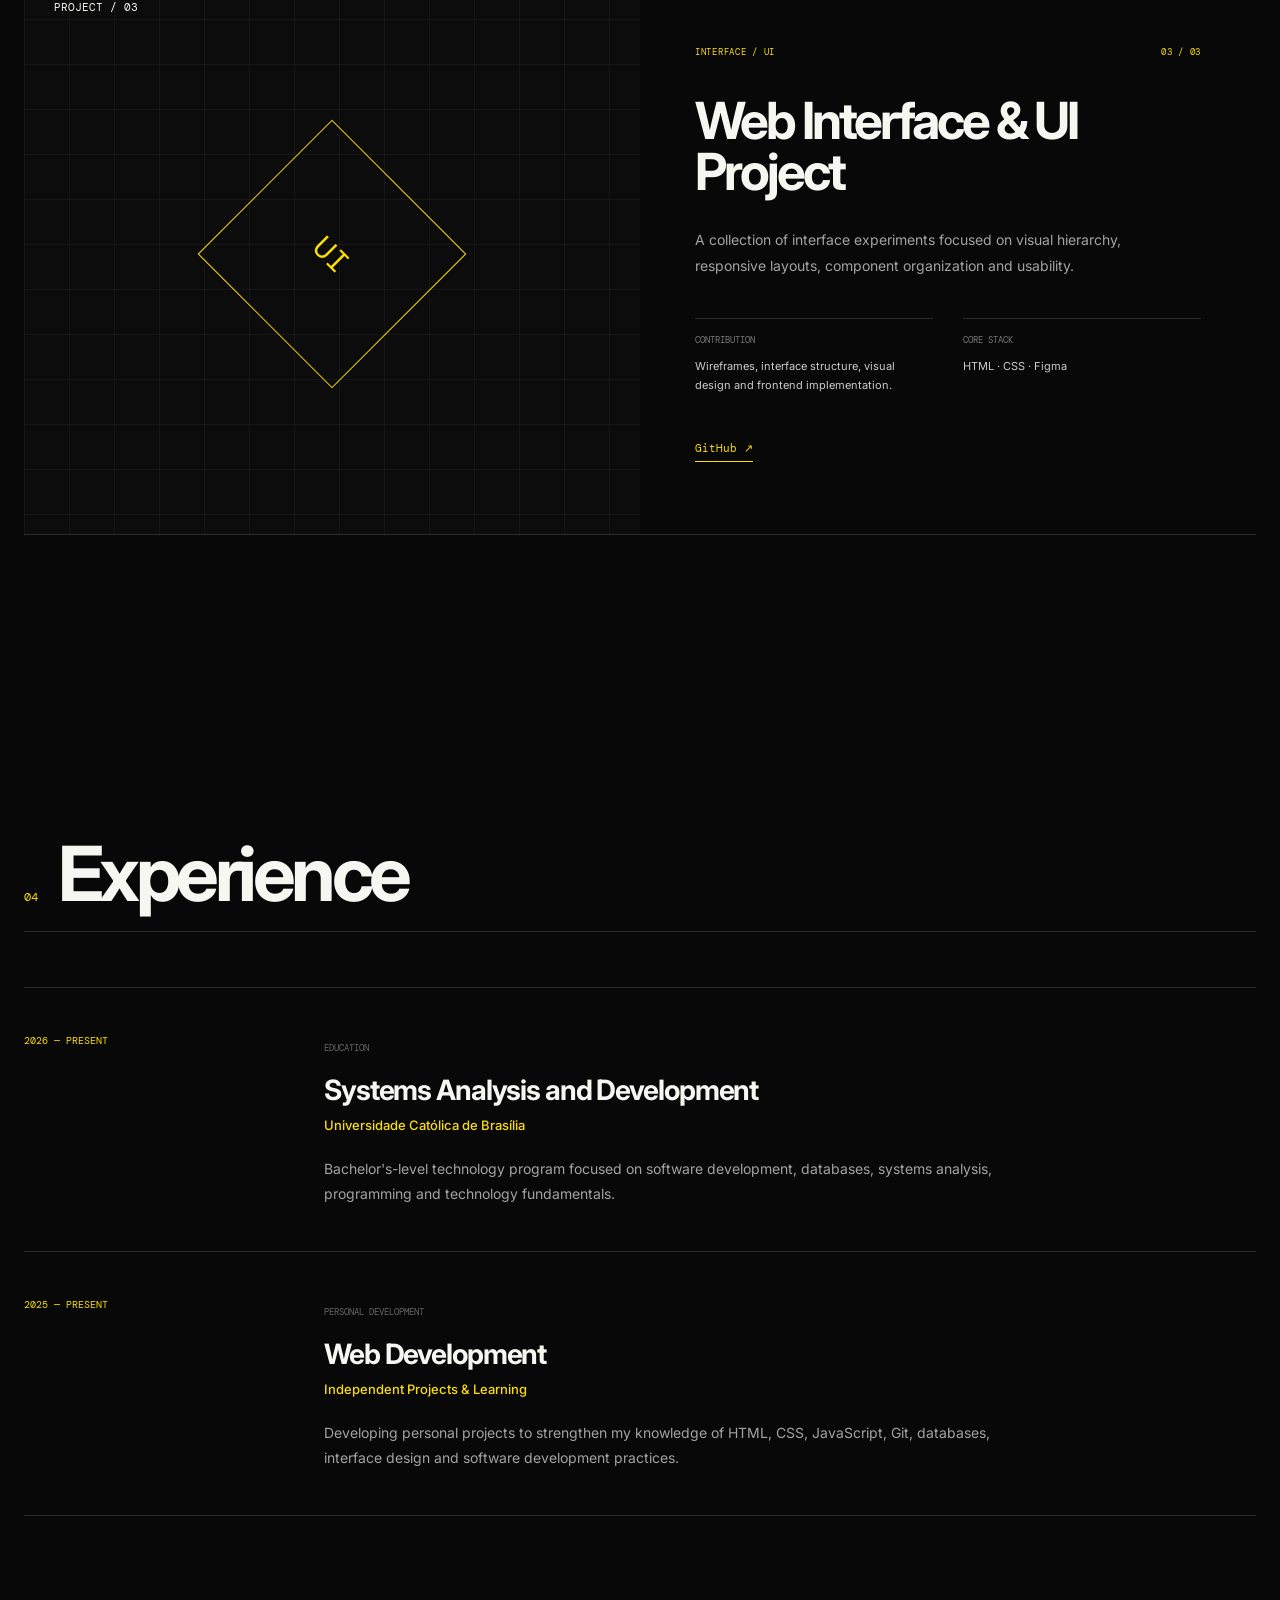
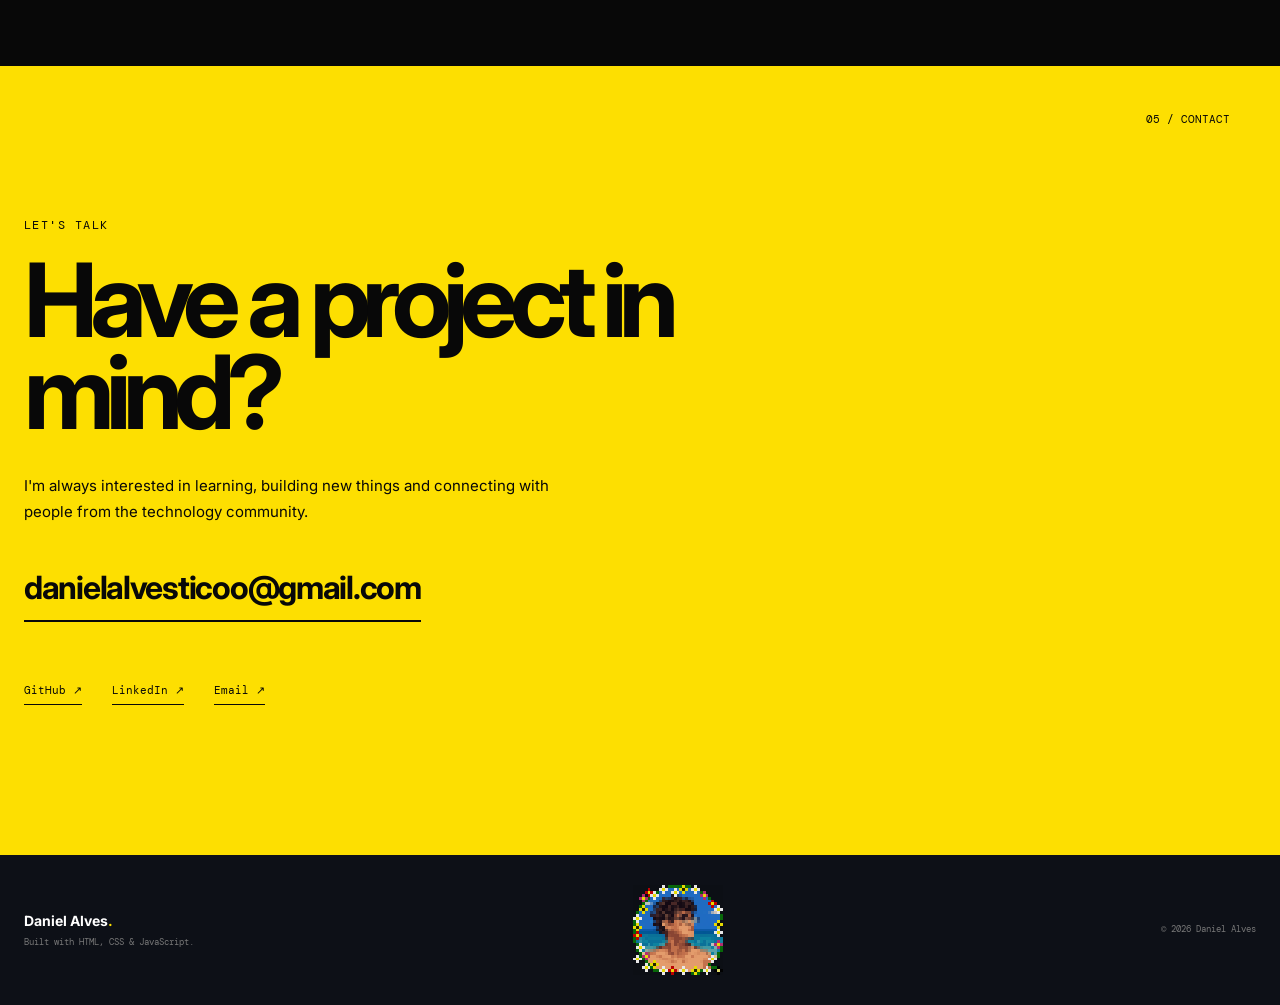
==== commit 3b1354a8: "versão_2" ====
--- a/index.html
+++ b/index.html
@@ -1,328 +1,651 @@
 <!DOCTYPE html>
-<html lang="pt-BR">
-
-<head>
-    <meta charset="UTF-8">
-    <meta name="viewport" content="width=device-width, initial-scale=1.0">
-
-    <title>Daniel Alves de Oliveira</title>
-
-    <link rel="stylesheet" href="styles.css">
-
-    <link rel="stylesheet"
-        href="https://cdnjs.cloudflare.com/ajax/libs/font-awesome/6.5.1/css/all.min.css">
-</head>
-
-<body>
-
-    <header>
-        <h1>Daniel Alves de Oliveira</h1>
-        <p class="subtitulo">Desenvolvedor Full-Stack</p>
+<html lang="en">
+  <head>
+    <meta charset="UTF-8" />
+    <meta name="viewport" content="width=device-width, initial-scale=1.0" />
+
+    <meta
+      name="description"
+      content="Daniel Alves — IT Student and Frontend Developer focused on web development, interface design and practical software solutions."
+    />
+
+    <title>Daniel Alves — IT Student & Frontend Developer</title>
+
+    <link rel="preconnect" href="https://fonts.googleapis.com" />
+    <link rel="preconnect" href="https://fonts.gstatic.com" crossorigin />
+
+    <link
+      href="https://fonts.googleapis.com/css2?family=DM+Mono:wght@300;400;500&family=Inter:wght@400;500;600;700;800&display=swap"
+      rel="stylesheet"
+    />
+
+    <link rel="stylesheet" href="styles.css" />
+  </head>
+
+  <body>
+    <!-- =========================
+         NAVBAR
+    ========================== -->
+
+    <header class="navbar">
+      <a href="#" class="logo">
+        Daniel<span>.</span>
+      </a>
+
+      <nav>
+        <a href="#about">About</a>
+        <a href="#toolbox">Toolbox</a>
+        <a href="#projects">Projects</a>
+        <a href="#contact">Contact</a>
+      </nav>
+
+      <a
+        href="https://github.com/danielalvesfirst"
+        class="nav-github"
+        target="_blank"
+        rel="noopener noreferrer"
+      >
+        GitHub ↗
+      </a>
     </header>
 
-    <main class="container-curriculo">
-
-        <!-- COLUNA PRINCIPAL -->
-        <div class="coluna-principal">
-
-            <!-- CONTATO -->
-            <section>
-
-                <h2>
-                    <i class="fa-solid fa-address-card"></i>
-                    Contato
-                </h2>
-
-                <div class="item-contato">
-
-                    <h3>
-                        <i class="fa-solid fa-phone"></i>
-                        Telefone
-                    </h3>
-
-                    <p><strong>+55 61 99448-4137</strong></p>
-
-                    <a href="https://wa.me/5561994484137"
-                        target="_blank"
-                        class="botao-link">
-                        Fale comigo no WhatsApp
-                    </a>
-
-                </div>
-
-                <div class="item-contato">
-
-                    <h3>
-                        <i class="fa-solid fa-envelope"></i>
-                        E-mail
-                    </h3>
-
-                    <p><strong>danielalvesticoo@gmail.com</strong></p>
-
-                    <a href="mailto:danielalvesticoo@gmail.com"
-                        class="botao-link">
-                        Enviar E-mail
-                    </a>
-
-                </div>
-
-                <div class="item-contato">
-
-                    <h3>
-                        <i class="fa-brands fa-linkedin"></i>
-                        LinkedIn
-                    </h3>
-
-                    <a href="https://www.linkedin.com/in/danielalvesanalise/"
-                        target="_blank"
-                        class="botao-link">
-                        Ver LinkedIn
-                    </a>
-
-                </div>
-
-                <div class="item-contato">
-
-                    <h3>
-                        <i class="fa-brands fa-github"></i>
-                        GitHub
-                    </h3>
-
-                    <a href="https://github.com/danielalvesfirst"
-                        target="_blank"
-                        class="botao-link">
-                        Ver GitHub
-                    </a>
-
-                </div>
-
-            </section>
-
-            <!-- FORMAÇÃO -->
-            <section>
-
-                <h2>
-                    <i class="fa-solid fa-graduation-cap"></i>
-                    Formação
-                </h2>
-
-                <h3>Universidade Católica de Brasília</h3>
-
-                <div class="linha-curso">
-
-                    <span class="rotulo">Curso:</span>
-
-                    <a href="https://ucb.catolica.edu.br/cursos/presencial/analise-desenvolvimento-sistemas"
-                        target="_blank"
-                        class="botao-dois">
-                        ADS
-                    </a>
-
-                </div>
-
-                <p class="nome-curso">
-                    Análise e Desenvolvimento de Sistemas
+    <main>
+      <!-- =========================
+           HERO
+      ========================== -->
+
+      <section class="hero">
+        <div class="hero-content">
+          <div class="availability">
+            <span></span>
+            Available for opportunities
+          </div>
+
+          <p class="eyebrow">IT STUDENT / FRONTEND DEVELOPER</p>
+
+          <h1>
+            I build interfaces that make
+            <span>technology easier to use.</span>
+          </h1>
+
+          <p class="hero-description">
+            I'm Daniel Alves, an IT student focused on web development,
+            interface design and practical software solutions. Currently
+            studying Systems Analysis and Development at Universidade Católica
+            de Brasília.
+          </p>
+
+          <div class="hero-actions">
+            <a href="#projects" class="button button-primary">
+              View projects ↗
+            </a>
+
+            <a href="#contact" class="button button-secondary">
+              Get in touch →
+            </a>
+          </div>
+        </div>
+
+        <div class="hero-side">
+          <div class="profile-photo">
+            <a href="https://www.linkedin.com/in/danielalvesanalise/" target="_blank" rel="noopener">
+            <img
+              src="assets/IMGs/perfil.jpeg"
+              alt="Daniel Alves"
+            />
+          </div>
+          </a>
+
+          <div class="hero-side-info">
+            <span>01</span>
+
+            <p>
+              IT STUDENT<br />
+              FRONTEND DEVELOPER
+            </p>
+          </div>
+        </div>
+      </section>
+
+      <!-- =========================
+           TECHNOLOGIES MARQUEE
+      ========================== -->
+
+      <div class="tech-marquee">
+        <div class="marquee-track">
+          <span>HTML</span>
+          <b>✦</b>
+          <span>CSS</span>
+          <b>✦</b>
+          <span>JAVASCRIPT</span>
+          <b>✦</b>
+          <span>C</span>
+          <b>✦</b>
+          <span>MYSQL</span>
+          <b>✦</b>
+          <span>GIT</span>
+          <b>✦</b>
+          <span>FIGMA</span>
+          <b>✦</b>
+          <span>LINUX</span>
+          <b>✦</b>
+
+          <span>HTML</span>
+          <b>✦</b>
+          <span>CSS</span>
+          <b>✦</b>
+          <span>JAVASCRIPT</span>
+          <b>✦</b>
+          <span>C</span>
+          <b>✦</b>
+          <span>MYSQL</span>
+          <b>✦</b>
+          <span>GIT</span>
+          <b>✦</b>
+          <span>FIGMA</span>
+          <b>✦</b>
+          <span>LINUX</span>
+          <b>✦</b>
+        </div>
+      </div>
+
+      <!-- =========================
+           ABOUT
+      ========================== -->
+
+      <section class="section" id="about">
+        <div class="section-heading">
+          <span class="section-index">01</span>
+          <h2>About me</h2>
+        </div>
+
+        <div class="about-grid">
+          <div>
+            <p class="big-text">
+              I’m building my career around
+              <strong>technology, interfaces and problem solving.</strong>
+            </p>
+          </div>
+
+          <div class="about-text">
+            <p>
+              I'm currently studying Systems Analysis and Development at
+              Universidade Católica de Brasília, developing my foundation in
+              software development and computer science.
+            </p>
+
+            <p>
+              My main interests are frontend development, interface design and
+              creating practical digital experiences that are simple to
+              understand and use.
+            </p>
+
+            <p>
+              I enjoy learning by building projects, experimenting with
+              different technologies and turning ideas into working interfaces.
+            </p>
+
+            <div class="about-facts">
+              <div>
+                <span>Focus</span>
+                <strong>Web Development</strong>
+              </div>
+
+              <div>
+                <span>Education</span>
+                <strong>ADS · UCB</strong>
+              </div>
+
+              <div>
+                <span>Based in</span>
+                <strong>Brazil</strong>
+              </div>
+
+              <div>
+                <span>Currently</span>
+                <strong>Learning & Building</strong>
+              </div>
+            </div>
+          </div>
+        </div>
+      </section>
+
+      <!-- =========================
+           TOOLBOX
+      ========================== -->
+
+      <section class="section" id="toolbox">
+        <div class="section-heading">
+          <span class="section-index">02</span>
+          <h2>Toolbox</h2>
+        </div>
+
+        <p class="section-description">
+          Technologies and tools I use while studying, developing projects and
+          improving my skills.
+        </p>
+
+        <div class="toolbox-grid">
+          <article class="toolbox-card">
+            <span class="toolbox-number">01</span>
+
+            <h3>Languages</h3>
+
+            <ul>
+              <li>
+                <span>HTML</span>
+                <small>STRUCTURE</small>
+              </li>
+
+              <li>
+                <span>CSS</span>
+                <small>STYLING</small>
+              </li>
+
+              <li>
+                <span>JavaScript</span>
+                <small>LOGIC</small>
+              </li>
+
+              <li>
+                <span>C</span>
+                <small>FUNDAMENTALS</small>
+              </li>
+            </ul>
+          </article>
+
+          <article class="toolbox-card">
+            <span class="toolbox-number">02</span>
+
+            <h3>Frontend</h3>
+
+            <ul>
+              <li>
+                <span>Responsive Design</span>
+                <small>LAYOUT</small>
+              </li>
+
+              <li>
+                <span>UI Design</span>
+                <small>INTERFACES</small>
+              </li>
+
+              <li>
+                <span>DOM</span>
+                <small>JAVASCRIPT</small>
+              </li>
+
+              <li>
+                <span>Figma</span>
+                <small>PROTOTYPING</small>
+              </li>
+            </ul>
+          </article>
+
+          <article class="toolbox-card">
+            <span class="toolbox-number">03</span>
+
+            <h3>Backend / Data</h3>
+
+            <ul>
+              <li>
+                <span>MySQL</span>
+                <small>DATABASE</small>
+              </li>
+
+              <li>
+                <span>SQL</span>
+                <small>QUERIES</small>
+              </li>
+
+              <li>
+                <span>Data Modeling</span>
+                <small>STRUCTURE</small>
+              </li>
+
+              <li>
+                <span>Git</span>
+                <small>VERSION CONTROL</small>
+              </li>
+            </ul>
+          </article>
+
+          <article class="toolbox-card">
+            <span class="toolbox-number">04</span>
+
+            <h3>Tooling</h3>
+
+            <ul>
+              <li>
+                <span>VS Code</span>
+                <small>EDITOR</small>
+              </li>
+
+              <li>
+                <span>GitHub</span>
+                <small>REPOSITORIES</small>
+              </li>
+
+              <li>
+                <span>Linux</span>
+                <small>ENVIRONMENT</small>
+              </li>
+
+              <li>
+                <span>Figma</span>
+                <small>DESIGN</small>
+              </li>
+            </ul>
+          </article>
+        </div>
+      </section>
+
+      <!-- =========================
+           PROJECTS
+      ========================== -->
+
+      <section class="section" id="projects">
+        <div class="section-heading">
+          <span class="section-index">03</span>
+          <h2>Projects</h2>
+        </div>
+
+        <p class="section-description">
+          A selection of projects where I practice development, interfaces,
+          logic and problem solving.
+        </p>
+
+        <!-- PROJECT 01 -->
+
+        <article class="project">
+          <div class="project-image project-yellow">
+            <span>PROJECT / 01</span>
+
+            <div class="project-browser">
+              <div class="browser-top">
+                <i></i>
+                <i></i>
+                <i></i>
+              </div>
+
+              <div class="browser-content">
+                <div class="browser-line large"></div>
+                <div class="browser-line"></div>
+                <div class="browser-line short"></div>
+                <div class="browser-button"></div>
+              </div>
+            </div>
+          </div>
+
+          <div class="project-info">
+            <div class="project-meta">
+              <span>WEB APPLICATION</span>
+              <span>01 / 03</span>
+            </div>
+
+            <h3>Currency Converter</h3>
+
+            <p class="project-description">
+              A responsive currency conversion interface focused on clean
+              interaction, DOM manipulation and JavaScript logic.
+            </p>
+
+            <div class="project-details">
+              <div>
+                <span>Contribution</span>
+                <p>
+                  Interface development, JavaScript logic and responsive
+                  styling.
                 </p>
-
-                <p>2026 - 2028 • 5 semestres</p>
-
-            </section>
-
-            <!-- RESUMO -->
-            <section>
-
-                <h2>
-                    <i class="fa-solid fa-user"></i>
-                    Resumo
-                </h2>
-
+              </div>
+
+              <div>
+                <span>Core Stack</span>
+                <p>HTML · CSS · JavaScript</p>
+              </div>
+            </div>
+
+            <div class="project-links">
+              <a
+                href="https://github.com/danielalvesfirst/currency-converter"
+                target="_blank"
+                rel="noopener noreferrer"
+              >
+                Code ↗
+              </a>
+            </div>
+          </div>
+        </article>
+
+        <!-- PROJECT 02 -->
+
+        <article class="project project-reverse">
+          <div class="project-image project-dark">
+            <span>PROJECT / 02</span>
+
+            <div class="code-preview">
+              <em>const</em> refund = {<br />
+              &nbsp;&nbsp;<strong>amount:</strong> <b>value</b>,<br />
+              &nbsp;&nbsp;<strong>category:</strong> <b>"food"</b>,<br />
+              &nbsp;&nbsp;<strong>status:</strong> <b>"approved"</b><br />
+              };
+            </div>
+          </div>
+
+          <div class="project-info">
+            <div class="project-meta">
+              <span>WEB APPLICATION</span>
+              <span>02 / 03</span>
+            </div>
+
+            <h3>Refund</h3>
+
+            <p class="project-description">
+              A web interface created to practice frontend development,
+              form-based interactions and JavaScript application logic.
+            </p>
+
+            <div class="project-details">
+              <div>
+                <span>Contribution</span>
                 <p>
-                    Estudante focado em desenvolvimento
-                    <strong>full-stack</strong>,
-                    com interesse em criar interfaces modernas,
-                    responsivas e intuitivas.
+                  Frontend development, interface structure and application
+                  interactions.
                 </p>
-
+              </div>
+
+              <div>
+                <span>Core Stack</span>
+                <p>HTML · CSS · JavaScript</p>
+              </div>
+            </div>
+
+            <div class="project-links">
+              <a
+                href="https://github.com/danielalvesfirst/Refund"
+                target="_blank"
+                rel="noopener noreferrer"
+              >
+                Code ↗
+              </a>
+            </div>
+          </div>
+        </article>
+
+        <!-- PROJECT 03 -->
+
+        <article class="project">
+          <div class="project-image project-grid">
+            <span>PROJECT / 03</span>
+
+            <div class="grid-symbol">
+              UI
+            </div>
+          </div>
+
+          <div class="project-info">
+            <div class="project-meta">
+              <span>INTERFACE / UI</span>
+              <span>03 / 03</span>
+            </div>
+
+            <h3>Web Interface & UI Project</h3>
+
+            <p class="project-description">
+              A collection of interface experiments focused on visual
+              hierarchy, responsive layouts, component organization and
+              usability.
+            </p>
+
+            <div class="project-details">
+              <div>
+                <span>Contribution</span>
                 <p>
-                    Tenho facilidade para aprender novas ferramentas,
-                    resolver problemas e transformar ideias em
-                    aplicações funcionais.
+                  Wireframes, interface structure, visual design and frontend
+                  implementation.
                 </p>
-
-            </section>
-
-        </div>
-
-        <!-- COLUNA LATERAL -->
-        <div class="coluna-lateral">
-
-            <!-- HABILIDADES -->
-            <section>
-
-                <h2>
-                    <i class="fa-solid fa-code"></i>
-                    Habilidades Técnicas
-                </h2>
-
-                <div class="tags">
-
-                    <span class="tag">
-                        <i class="fa-brands fa-html5"></i>
-                        HTML5
-                    </span>
-
-                    <span class="tag">
-                        <i class="fa-brands fa-css3-alt"></i>
-                        CSS3
-                    </span>
-
-                    <span class="tag">
-                        <i class="fa-brands fa-js"></i>
-                        JavaScript
-                    </span>
-
-                    <span class="tag">Git</span>
-                    <span class="tag">GitHub</span>
-                    <span class="tag">VS Code</span>
-                    <span class="tag">Figma</span>
-
-                </div>
-
-            </section>
-
-            <!-- EXPERIÊNCIA -->
-            <section>
-
-                <h2>
-                    <i class="fa-solid fa-briefcase"></i>
-                    Experiência
-                </h2>
-
-                <h3>Projeto Acadêmico - Currículo Web</h3>
-
-                <p>2026</p>
-
-                <p>
-                    Desenvolvimento de uma página de currículo
-                    utilizando HTML5 e CSS3 com foco em design moderno,
-                    responsividade e experiência visual.
-                </p>
-
-            </section>
-
-            <!-- PROJETOS -->
-            <section>
-
-                <h2>
-                    <i class="fa-solid fa-code-branch"></i>
-                    Projetos
-                </h2>
-
-                <h3>Eleva</h3>
-
-                <h4>Objetivo:</h4>
-
-                <p>
-                    Conectar profissionais qualificados a oportunidades reais de trabalho por meio de uma plataforma baseada em confiança e inclusão produtiva.
-                </p>
-
-                <h4>O que eu fiz:</h4>
-
-                <p>
-                    Desenvolvemos uma plataforma web responsiva onde profissionais podem criar histórico profissional validado, receber avaliações e conquistar experiência prática através de serviços reais.
-                </p>
-
-                <h4>Diferenciais:</h4>
-
-                <p>
-                    Sistema de reputação verificável, validação por instituições parceiras, acompanhamento de serviços e foco em tecnologia social aplicada ao mercado de trabalho.
-                </p>
-
-
-                <h4>Tecnologias:</h4>
-
-                <p>HTML5, CSS3, JavaScript, Figma, Firebase e APIs de geolocalização</p>
-
-                <a href="https://github.com/danielalvesfirst"
-                    target="_blank"
-                    class="botao-dois">
-                    Ver Projeto
-                </a>
-
-            </section>
-
-            <!-- CURSOS -->
-            <section>
-
-                <h2>
-                    <i class="fa-solid fa-book"></i>
-                    Cursos Complementares
-                </h2>
-
-                <ul>
-
-                    <li>
-                        <strong>Inglês</strong> —
-                        CILCO (2018 - 2022, 480 horas)
-                    </li>
-
-                    <li>
-                        <strong>Design Thinking</strong> —
-                        TIC em Trilhas (30h)
-                    </li>
-
-                    <li>
-                        <strong>Figma</strong> —
-                        TIC em Trilhas (30h)
-                    </li>
-
-                    <li>
-                        <strong>Lean Canvas</strong> —
-                        TIC em Trilhas (30h)
-                    </li>
-
-                </ul>
-
-            </section>
-
-        </div>
-
-        <!-- TERCEIRA COLUNA -->
-        <div class="coluna-tres">
-
-            <!-- IDIOMAS -->
-            <section>
-
-                <h2>
-                    <i class="fa-solid fa-language"></i>
-                    Idiomas
-                </h2>
-
-                <div class="tags">
-
-                    <span class="tag">
-                        Inglês — Intermediário
-                    </span>
-
-                    <span class="tag">
-                        Espanhol — Básico
-                    </span>
-
-                </div>
-
-            </section>
-
-        </div>
-
+              </div>
+
+              <div>
+                <span>Core Stack</span>
+                <p>HTML · CSS · Figma</p>
+              </div>
+            </div>
+
+            <div class="project-links">
+              <a
+                href="https://github.com/danielalvesfirst"
+                target="_blank"
+                rel="noopener noreferrer"
+              >
+                GitHub ↗
+              </a>
+            </div>
+          </div>
+        </article>
+      </section>
+
+      <!-- =========================
+           EXPERIENCE & EDUCATION
+      ========================== -->
+
+      <section class="section">
+        <div class="section-heading">
+          <span class="section-index">04</span>
+          <h2>Experience</h2>
+        </div>
+
+        <div class="timeline">
+          <article class="timeline-item">
+            <div class="timeline-date">
+              2026 — PRESENT
+            </div>
+
+            <div class="timeline-content">
+              <span class="timeline-type">EDUCATION</span>
+
+              <h3>Systems Analysis and Development</h3>
+
+              <h4>Universidade Católica de Brasília</h4>
+
+              <p>
+                Bachelor's-level technology program focused on software
+                development, databases, systems analysis, programming and
+                technology fundamentals.
+              </p>
+            </div>
+          </article>
+
+          <article class="timeline-item">
+            <div class="timeline-date">
+              2025 — PRESENT
+            </div>
+
+            <div class="timeline-content">
+              <span class="timeline-type">PERSONAL DEVELOPMENT</span>
+
+              <h3>Web Development</h3>
+
+              <h4>Independent Projects & Learning</h4>
+
+              <p>
+                Developing personal projects to strengthen my knowledge of
+                HTML, CSS, JavaScript, Git, databases, interface design and
+                software development practices.
+              </p>
+            </div>
+          </article>
+        </div>
+      </section>
     </main>
 
+    <!-- =========================
+         CONTACT
+    ========================== -->
+
+    <section class="contact" id="contact">
+      <span class="contact-number">05 / CONTACT</span>
+
+      <div class="contact-content">
+        <p class="eyebrow">LET'S TALK</p>
+
+        <h2>Have a project in mind?</h2>
+
+        <p>
+          I'm always interested in learning, building new things and
+          connecting with people from the technology community.
+        </p>
+
+        <a
+          href="mailto:danielalvesticoo@gmail.com"
+          class="contact-email"
+        >
+          danielalvesticoo@gmail.com
+        </a>
+
+        <div class="contact-links">
+          <a
+            href="https://github.com/danielalvesfirst"
+            target="_blank"
+            rel="noopener noreferrer"
+          >
+            GitHub ↗
+          </a>
+
+          <a
+            href="https://www.linkedin.com/in/danielalvesanalise/"
+            target="_blank"
+            rel="noopener noreferrer"
+          >
+            LinkedIn ↗
+          </a>
+
+          <a href="mailto:danielalvesticoo@gmail.com">
+            Email ↗
+          </a>
+        </div>
+      </div>
+    </section>
+
+    <!-- =========================
+         FOOTER
+    ========================== -->
+
     <footer>
-        <p>
-            © 2026 Daniel Alves de Oliveira.
-            Todos os direitos reservados.
-        </p>
+      <div class="footer-brand">
+        <strong>Daniel Alves<span>.</span></strong>
+        <p>Built with HTML, CSS & JavaScript.</p>
+      </div>
+
+      <img
+        class="footer-gif"
+        src="assets/GIFs/GIF_PixelArt__to_Github (3).gif"
+        alt="Daniel Alves pixel art signature"
+      />
+
+      <p class="footer-copy">
+        © 2026 Daniel Alves
+      </p>
     </footer>
-
-</body>
-
+  </body>
 </html>
--- a/styles.css
+++ b/styles.css
@@ -1,301 +1,1101 @@
-@import url('https://fonts.googleapis.com/css2?family=Inter:wght@400;500;600;700&display=swap');
+:root {
+  --yellow: #fddf01;
+  --black: #080808;
+  --dark: #111111;
+  --gray: #a3a3a3;
+  --light-gray: #d8d8d8;
+  --white: #f7f7f2;
+  --bluefoot: #0d1017;
+
+  --border: rgba(255, 255, 255, 0.14);
+
+  --max-width: 1240px;
+}
+
+* {
+  margin: 0;
+  padding: 0;
+  box-sizing: border-box;
+}
+
+html {
+  scroll-behavior: smooth;
+}
+
+body {
+  background: var(--black);
+  color: var(--white);
+
+  font-family: "Inter", sans-serif;
+
+  line-height: 1.5;
+
+  overflow-x: hidden;
+}
+
+a {
+  color: inherit;
+  text-decoration: none;
+}
+
+button,
+a {
+  -webkit-tap-highlight-color: transparent;
+}
+
+::selection {
+  background: var(--yellow);
+  color: var(--black);
+}
 
 /* =========================
-   VARIÁVEIS
+   NAVBAR
 ========================= */
 
-:root {
-    --bg: #0b0f19;
-
-    --card: #111827;
-
-    --text: #f3f4f6;
-
-    --muted: #9ca3af;
-
-    --gradient:
-        linear-gradient(
-            135deg,
-            #7928ca,
-            #3b82f6,
-            #00dfd8,
-            #ff007f,
-            #7928ca
-        );
+.navbar {
+  width: min(100% - 48px, var(--max-width));
+
+  height: 90px;
+
+  margin: auto;
+
+  display: flex;
+  align-items: center;
+  justify-content: space-between;
+
+  border-bottom: 1px solid var(--border);
+}
+
+.logo {
+  font-size: 25px;
+  font-weight: 800;
+  letter-spacing: -1px;
+}
+
+.logo span,
+footer span {
+  color: var(--yellow);
+}
+
+.navbar nav {
+  display: flex;
+  gap: 34px;
+}
+
+.navbar nav a,
+.nav-github {
+  font-family: "DM Mono", monospace;
+
+  font-size: 12px;
+  text-transform: uppercase;
+
+  transition: color 0.2s ease;
+}
+
+.navbar nav a:hover {
+  color: var(--yellow);
+}
+
+.nav-github {
+  border: 1px solid var(--border);
+
+  padding: 10px 16px;
+
+  transition:
+    background 0.2s ease,
+    color 0.2s ease;
+}
+
+.nav-github:hover {
+  background: var(--yellow);
+  color: var(--black);
 }
 
 /* =========================
-   RESET
+   HERO
 ========================= */
 
-* {
-    margin: 0;
-    padding: 0;
-    box-sizing: border-box;
+.hero {
+  width: min(100% - 48px, var(--max-width));
+
+  min-height: calc(100vh - 90px);
+
+  margin: auto;
+
+  display: grid;
+  grid-template-columns: 1fr 220px;
+
+  align-items: center;
+
+  gap: 60px;
+
+  padding: 100px 0;
+}
+
+.hero-content {
+  max-width: 1000px;
+}
+
+.availability {
+  display: inline-flex;
+  align-items: center;
+  gap: 9px;
+
+  margin-bottom: 32px;
+
+  font-family: "DM Mono", monospace;
+
+  font-size: 11px;
+  text-transform: uppercase;
+  letter-spacing: 0.04em;
+
+  color: var(--gray);
+}
+
+.availability span {
+  width: 7px;
+  height: 7px;
+
+  background: var(--yellow);
+
+  border-radius: 50%;
+
+  box-shadow: 0 0 12px rgba(253, 223, 1, 0.6);
+}
+
+.eyebrow {
+  margin-bottom: 20px;
+
+  color: var(--yellow);
+
+  font-family: "DM Mono", monospace;
+
+  font-size: 12px;
+  letter-spacing: 0.12em;
+}
+
+.hero h1 {
+  max-width: 1000px;
+
+  font-size: clamp(56px, 8vw, 112px);
+
+  line-height: 0.91;
+
+  letter-spacing: -0.075em;
+
+  font-weight: 800;
+}
+
+.hero h1 span {
+  color: var(--yellow);
+}
+
+.hero-description {
+  max-width: 610px;
+
+  margin-top: 40px;
+
+  color: var(--gray);
+
+  font-size: 17px;
+
+  line-height: 1.7;
+}
+
+.hero-actions {
+  display: flex;
+  flex-wrap: wrap;
+  gap: 12px;
+
+  margin-top: 38px;
+}
+
+.button {
+  display: inline-flex;
+  align-items: center;
+  gap: 14px;
+
+  padding: 15px 20px;
+
+  border: 1px solid var(--border);
+
+  font-size: 13px;
+  font-weight: 600;
+
+  transition:
+    transform 0.2s ease,
+    background 0.2s ease,
+    color 0.2s ease;
+}
+
+.button:hover {
+  transform: translateY(-3px);
+}
+
+.button-primary {
+  background: var(--yellow);
+  color: var(--black);
+
+  border-color: var(--yellow);
+}
+
+.button-primary:hover {
+  background: #fff;
+  border-color: #fff;
+}
+
+.button-secondary:hover {
+  background: #fff;
+  color: var(--black);
 }
 
 /* =========================
-   BODY
+   PROFILE PHOTO
 ========================= */
 
-body {
-    background: var(--bg);
-
-    color: var(--text);
-
-    font-family: 'Inter', sans-serif;
-
-    line-height: 1.7;
-
-    padding: 40px 20px;
+.hero-side {
+  align-self: center;
+
+  display: flex;
+  flex-direction: column;
+  align-items: flex-end;
+
+  gap: 25px;
+}
+
+.profile-photo {
+  width: 190px;
+  height: 240px;
+
+  position: relative;
+
+  overflow: hidden;
+
+  border: 1px solid var(--border);
+
+  background: #151515;
+}
+
+.profile-photo::after {
+  content: "";
+
+  position: absolute;
+
+  inset: 10px;
+
+  border: 1px solid rgba(253, 223, 1, 0.35);
+
+  pointer-events: none;
+}
+
+.profile-photo img {
+  width: 100%;
+  height: 100%;
+
+  display: block;
+
+  object-fit: cover;
+
+  filter: grayscale(100%);
+
+  transition:
+    filter 0.3s ease,
+    transform 0.4s ease;
+}
+
+.profile-photo:hover img {
+  filter: grayscale(0%);
+  transform: scale(1.04);
+}
+
+.hero-side-info {
+  width: 190px;
+
+  display: flex;
+  justify-content: space-between;
+  align-items: flex-start;
+
+  border-top: 1px solid var(--border);
+
+  padding-top: 14px;
+}
+
+.hero-side-info span {
+  color: var(--yellow);
+
+  font-family: "DM Mono", monospace;
+
+  font-size: 11px;
+}
+
+.hero-side-info p {
+  width: auto;
+
+  color: var(--gray);
+
+  font-family: "DM Mono", monospace;
+
+  font-size: 9px;
+
+  text-align: right;
+
+  line-height: 1.6;
 }
 
 /* =========================
-   HEADER
+   MARQUEE
 ========================= */
 
-header {
-    text-align: center;
-
-    margin-bottom: 40px;
-}
-
-header h1 {
-    font-size: 3rem;
-
-    margin-bottom: 10px;
-
-    background: var(--gradient);
-
-    background-size: 300% 300%;
-
-    background-clip: text;
-    -webkit-background-clip: text;
-
-    -webkit-text-fill-color: transparent;
-
-    animation: brilho 8s linear infinite;
-}
-
-.subtitulo {
-    color: var(--muted);
-
-    font-size: 1.1rem;
+.tech-marquee {
+  width: 100%;
+
+  overflow: hidden;
+
+  border-top: 1px solid var(--border);
+  border-bottom: 1px solid var(--border);
+
+  background: var(--yellow);
+
+  color: var(--black);
+}
+
+.marquee-track {
+  width: max-content;
+
+  display: flex;
+  align-items: center;
+
+  gap: 30px;
+
+  padding: 17px 0;
+
+  animation: marquee 25s linear infinite;
+}
+
+.marquee-track span {
+  font-family: "DM Mono", monospace;
+
+  font-size: 12px;
+  font-weight: 500;
+}
+
+.marquee-track b {
+  font-size: 10px;
+}
+
+@keyframes marquee {
+  from {
+    transform: translateX(0);
+  }
+
+  to {
+    transform: translateX(-50%);
+  }
 }
 
 /* =========================
-   LAYOUT
+   GENERAL SECTIONS
 ========================= */
 
-.container-curriculo {
-    max-width: 1400px;
-
-    margin: auto;
-
-    display: grid;
-
-    grid-template-columns:
-        2fr
-        1.2fr
-        0.9fr;
-
-    gap: 25px;
-}
-
-.coluna-principal,
-.coluna-lateral,
-.coluna-tres {
-    display: flex;
-
-    flex-direction: column;
-
-    gap: 25px;
+.section {
+  width: min(100% - 48px, var(--max-width));
+
+  margin: auto;
+
+  padding: 150px 0;
+}
+
+.section-heading {
+  display: flex;
+  align-items: baseline;
+  gap: 20px;
+
+  margin-bottom: 55px;
+
+  border-bottom: 1px solid var(--border);
+
+  padding-bottom: 20px;
+}
+
+.section-index {
+  color: var(--yellow);
+
+  font-family: "DM Mono", monospace;
+
+  font-size: 12px;
+}
+
+.section-heading h2 {
+  font-size: clamp(40px, 6vw, 76px);
+
+  letter-spacing: -0.06em;
+
+  line-height: 1;
+}
+
+.section-description {
+  max-width: 560px;
+
+  margin-bottom: 65px;
+
+  color: var(--gray);
+
+  font-size: 16px;
+
+  line-height: 1.7;
 }
 
 /* =========================
-   CARDS
+   ABOUT
 ========================= */
 
-section {
-    background:
-        linear-gradient(var(--card), var(--card)),
-        var(--gradient);
-
-    background-origin: border-box;
-
-    background-clip:
-        padding-box,
-        border-box;
-
-    border: 2px solid transparent;
-
-    border-radius: 22px;
-
-    padding: 28px;
-
-    transition:
-        transform 0.3s ease,
-        box-shadow 0.3s ease;
-}
-
-section:hover {
-    transform: translateY(-5px);
-
-    box-shadow:
-        0 0 20px rgba(59, 130, 246, 0.25),
-        0 0 40px rgba(121, 40, 202, 0.15);
+.about-grid {
+  display: grid;
+
+  grid-template-columns: 1.1fr 1fr;
+
+  gap: 100px;
+}
+
+.big-text {
+  font-size: clamp(32px, 4vw, 54px);
+
+  line-height: 1.05;
+
+  letter-spacing: -0.055em;
+}
+
+.big-text strong {
+  color: var(--yellow);
+}
+
+.about-text {
+  color: var(--gray);
+
+  font-size: 15px;
+}
+
+.about-text p {
+  margin-bottom: 24px;
+}
+
+.about-facts {
+  display: grid;
+
+  grid-template-columns: 1fr;
+
+  margin-top: 50px;
+}
+
+.about-facts div {
+  display: flex;
+  justify-content: space-between;
+
+  gap: 30px;
+
+  padding: 17px 0;
+
+  border-top: 1px solid var(--border);
+}
+
+.about-facts span {
+  color: #777;
+
+  font-family: "DM Mono", monospace;
+
+  font-size: 10px;
+
+  text-transform: uppercase;
+}
+
+.about-facts strong {
+  max-width: 250px;
+
+  color: var(--white);
+
+  font-size: 12px;
+
+  font-weight: 500;
+
+  text-align: right;
 }
 
 /* =========================
-   TIPOGRAFIA
+   TOOLBOX
 ========================= */
 
-section h2 {
-    display: flex;
-
-    align-items: center;
-
-    gap: 10px;
-
-    margin-bottom: 18px;
-
-    font-size: 1.2rem;
-}
-
-section h3 {
-    margin-bottom: 8px;
-
-    font-size: 1.05rem;
-}
-
-section h4 {
-    margin-top: 14px;
-
-    margin-bottom: 6px;
-
-    color: #d1d5db;
-}
-
-section p,
-section li {
-    color: var(--muted);
-
-    margin-bottom: 10px;
-}
-
-strong {
-    color: white;
+.toolbox-grid {
+  display: grid;
+
+  grid-template-columns: repeat(2, 1fr);
+
+  border-top: 1px solid var(--border);
+  border-left: 1px solid var(--border);
+}
+
+.toolbox-card {
+  min-height: 350px;
+
+  padding: 35px;
+
+  border-right: 1px solid var(--border);
+  border-bottom: 1px solid var(--border);
+
+  transition:
+    background 0.25s ease,
+    color 0.25s ease;
+}
+
+.toolbox-card:hover {
+  background: var(--yellow);
+  color: var(--black);
+}
+
+.toolbox-number {
+  color: var(--yellow);
+
+  font-family: "DM Mono", monospace;
+
+  font-size: 11px;
+}
+
+.toolbox-card:hover .toolbox-number {
+  color: var(--black);
+}
+
+.toolbox-card h3 {
+  margin: 55px 0 30px;
+
+  font-size: 28px;
+
+  letter-spacing: -0.04em;
+}
+
+.toolbox-card ul {
+  list-style: none;
+}
+
+.toolbox-card li {
+  display: flex;
+  align-items: baseline;
+  justify-content: space-between;
+
+  gap: 20px;
+
+  padding: 11px 0;
+
+  border-top: 1px solid var(--border);
+}
+
+.toolbox-card li span {
+  font-size: 13px;
+  font-weight: 600;
+}
+
+.toolbox-card li small {
+  color: var(--gray);
+
+  font-family: "DM Mono", monospace;
+
+  font-size: 9px;
+
+  text-align: right;
+}
+
+.toolbox-card:hover li small {
+  color: #333;
 }
 
 /* =========================
-   CONTATO
+   PROJECTS
 ========================= */
 
-.item-contato {
-    margin-bottom: 25px;
+.project {
+  display: grid;
+
+  grid-template-columns: 1fr 1fr;
+
+  min-height: 560px;
+
+  border-top: 1px solid var(--border);
+}
+
+.project:last-child {
+  border-bottom: 1px solid var(--border);
+}
+
+.project-reverse .project-image {
+  order: 2;
+}
+
+.project-reverse .project-info {
+  order: 1;
+}
+
+.project-image {
+  min-height: 560px;
+
+  position: relative;
+
+  display: flex;
+
+  align-items: center;
+  justify-content: center;
+
+  overflow: hidden;
+}
+
+.project-image > span {
+  position: absolute;
+
+  top: 25px;
+  left: 30px;
+
+  font-family: "DM Mono", monospace;
+
+  font-size: 11px;
+}
+
+.project-yellow {
+  background: var(--yellow);
+
+  color: var(--black);
+}
+
+.project-dark {
+  background: #141414;
+}
+
+.project-grid {
+  background:
+    linear-gradient(
+      rgba(255, 255, 255, 0.04) 1px,
+      transparent 1px
+    ),
+    linear-gradient(
+      90deg,
+      rgba(255, 255, 255, 0.04) 1px,
+      transparent 1px
+    );
+
+  background-size: 45px 45px;
+
+  background-color: #0c0c0c;
+}
+
+.project-browser {
+  width: 70%;
+  max-width: 470px;
+
+  background: #f5f5f5;
+
+  border-radius: 8px;
+
+  box-shadow: 0 25px 80px rgba(0, 0, 0, 0.35);
+
+  transform: rotate(-3deg);
+
+  transition: transform 0.4s ease;
+}
+
+.project-image:hover .project-browser {
+  transform: rotate(0deg) scale(1.03);
+}
+
+.browser-top {
+  height: 30px;
+
+  display: flex;
+  align-items: center;
+
+  gap: 5px;
+
+  padding: 0 12px;
+
+  background: #dedede;
+
+  border-radius: 8px 8px 0 0;
+}
+
+.browser-top i {
+  width: 7px;
+  height: 7px;
+
+  border-radius: 50%;
+
+  background: #888;
+}
+
+.browser-content {
+  padding: 50px 35px;
+}
+
+.browser-line {
+  width: 75%;
+  height: 10px;
+
+  margin-bottom: 10px;
+
+  background: #ccc;
+}
+
+.browser-line.large {
+  width: 90%;
+  height: 25px;
+}
+
+.browser-line.short {
+  width: 50%;
+}
+
+.browser-button {
+  width: 90px;
+  height: 30px;
+
+  margin-top: 25px;
+
+  background: var(--yellow);
+}
+
+.code-preview {
+  width: 70%;
+  max-width: 470px;
+
+  padding: 50px;
+
+  background: #080808;
+
+  border: 1px solid #292929;
+
+  box-shadow: 0 30px 90px rgba(0, 0, 0, 0.5);
+
+  font-family: "DM Mono", monospace;
+
+  font-size: 15px;
+
+  line-height: 2;
+
+  transform: rotate(3deg);
+
+  transition: transform 0.4s ease;
+}
+
+.project-image:hover .code-preview {
+  transform: rotate(0deg) scale(1.03);
+}
+
+.code-preview em {
+  color: var(--yellow);
+
+  font-style: normal;
+}
+
+.code-preview strong {
+  color: #fff;
+}
+
+.code-preview b {
+  color: #aaa;
+
+  font-weight: 400;
+}
+
+.grid-symbol {
+  width: 190px;
+  height: 190px;
+
+  display: flex;
+  align-items: center;
+  justify-content: center;
+
+  border: 1px solid var(--yellow);
+
+  color: var(--yellow);
+
+  font-family: "DM Mono", monospace;
+
+  font-size: 30px;
+
+  transform: rotate(45deg);
+
+  transition: transform 0.4s ease;
+}
+
+.project-image:hover .grid-symbol {
+  transform: rotate(0deg);
+}
+
+.project-info {
+  padding: 65px 55px;
+
+  display: flex;
+  flex-direction: column;
+  justify-content: center;
+}
+
+.project-meta {
+  display: flex;
+  justify-content: space-between;
+
+  margin-bottom: 35px;
+
+  color: var(--yellow);
+
+  font-family: "DM Mono", monospace;
+
+  font-size: 9px;
+
+  letter-spacing: 0.08em;
+}
+
+.project-info h3 {
+  font-size: clamp(35px, 4vw, 55px);
+
+  letter-spacing: -0.06em;
+
+  line-height: 1;
+}
+
+.project-description {
+  max-width: 500px;
+
+  margin: 30px 0;
+
+  color: var(--gray);
+
+  font-size: 14px;
+
+  line-height: 1.8;
+}
+
+.project-details {
+  display: grid;
+
+  grid-template-columns: 1fr 1fr;
+
+  gap: 30px;
+
+  margin-top: 10px;
+}
+
+.project-details > div {
+  padding-top: 15px;
+
+  border-top: 1px solid var(--border);
+}
+
+.project-details span {
+  display: block;
+
+  margin-bottom: 10px;
+
+  color: #777;
+
+  font-family: "DM Mono", monospace;
+
+  font-size: 9px;
+
+  text-transform: uppercase;
+}
+
+.project-details p {
+  color: #ccc;
+
+  font-size: 11px;
+
+  line-height: 1.7;
+}
+
+.project-links {
+  display: flex;
+
+  gap: 25px;
+
+  margin-top: 45px;
+}
+
+.project-links a {
+  padding-bottom: 5px;
+
+  border-bottom: 1px solid var(--yellow);
+
+  color: var(--yellow);
+
+  font-family: "DM Mono", monospace;
+
+  font-size: 11px;
+
+  transition:
+    color 0.2s ease,
+    border-color 0.2s ease;
+}
+
+.project-links a:hover {
+  color: white;
+
+  border-color: white;
 }
 
 /* =========================
-   BOTÕES
+   EXPERIENCE
 ========================= */
 
-.botao-link,
-.botao-dois {
-    display: inline-block;
-
-    margin-top: 10px;
-
-    padding: 12px 18px;
-
-    border-radius: 12px;
-
-    text-decoration: none;
-
-    font-weight: 600;
-
-    color: white;
-
-    background: var(--gradient);
-
-    background-size: 300% 300%;
-
-    transition:
-        transform 0.3s ease,
-        box-shadow 0.3s ease;
-}
-
-.botao-link:hover,
-.botao-dois:hover {
-    animation: brilho 3s linear infinite;
-
-    transform: scale(1.03);
-
-    box-shadow:
-        0 0 15px rgba(59, 130, 246, 0.35);
+.timeline {
+  border-top: 1px solid var(--border);
+}
+
+.timeline-item {
+  display: grid;
+
+  grid-template-columns: 230px 1fr;
+
+  gap: 70px;
+
+  padding: 45px 0;
+
+  border-bottom: 1px solid var(--border);
+}
+
+.timeline-date {
+  color: var(--yellow);
+
+  font-family: "DM Mono", monospace;
+
+  font-size: 10px;
+}
+
+.timeline-content {
+  max-width: 680px;
+}
+
+.timeline-type {
+  color: #666;
+
+  font-family: "DM Mono", monospace;
+
+  font-size: 9px;
+}
+
+.timeline-content h3 {
+  margin-top: 12px;
+
+  font-size: 28px;
+
+  letter-spacing: -0.04em;
+}
+
+.timeline-content h4 {
+  margin-top: 5px;
+
+  color: var(--yellow);
+
+  font-size: 13px;
+
+  font-weight: 500;
+}
+
+.timeline-content p {
+  margin-top: 20px;
+
+  color: var(--gray);
+
+  font-size: 14px;
+
+  line-height: 1.8;
 }
 
 /* =========================
-   TAGS
+   CONTACT
 ========================= */
 
-.tags {
-    display: flex;
-
-    flex-wrap: wrap;
-
-    gap: 10px;
-
-    margin-top: 10px;
-}
-
-.tag {
-    padding: 10px 14px;
-
-    border-radius: 999px;
-
-    background: rgba(255, 255, 255, 0.05);
-
-    border: 1px solid rgba(255, 255, 255, 0.08);
-
-    font-size: 0.9rem;
-
-    transition: 0.3s ease;
-}
-
-.tag:hover {
-    transform: translateY(-2px);
-
-    background: rgba(255, 255, 255, 0.08);
-}
-
-/* =========================
-   CURSO
-========================= */
-
-.linha-curso {
-    display: flex;
-
-    align-items: center;
-
-    gap: 12px;
-
-    margin: 12px 0;
-}
-
-.rotulo {
-    color: var(--muted);
-}
-
-/* =========================
-   LISTAS
-========================= */
-
-ul {
-    padding-left: 20px;
-}
-
-li {
-    margin-bottom: 12px;
+.contact {
+  position: relative;
+
+  min-height: 700px;
+
+  padding: 150px max(24px, calc((100% - var(--max-width)) / 2));
+
+  display: flex;
+  align-items: center;
+
+  overflow: hidden;
+
+  background: var(--yellow);
+
+  color: var(--black);
+}
+
+.contact-number {
+  position: absolute;
+
+  top: 45px;
+  right: 50px;
+
+  font-family: "DM Mono", monospace;
+
+  font-size: 11px;
+}
+
+.contact-content {
+  max-width: 900px;
+}
+
+.contact .eyebrow {
+  color: var(--black);
+}
+
+.contact h2 {
+  max-width: 900px;
+
+  font-size: clamp(55px, 8vw, 105px);
+
+  line-height: 0.9;
+
+  letter-spacing: -0.08em;
+}
+
+.contact-content > p:not(.eyebrow) {
+  max-width: 550px;
+
+  margin-top: 35px;
+
+  font-size: 15px;
+
+  line-height: 1.7;
+}
+
+.contact-email {
+  display: inline-block;
+
+  margin-top: 40px;
+
+  padding-bottom: 8px;
+
+  border-bottom: 2px solid var(--black);
+
+  font-size: clamp(20px, 3vw, 32px);
+
+  font-weight: 700;
+
+  letter-spacing: -0.04em;
+}
+
+.contact-links {
+  display: flex;
+
+  gap: 30px;
+
+  margin-top: 60px;
+}
+
+.contact-links a {
+  font-family: "DM Mono", monospace;
+
+  font-size: 11px;
+
+  border-bottom: 1px solid var(--black);
+
+  padding-bottom: 5px;
 }
 
 /* =========================
@@ -303,68 +1103,272 @@
 ========================= */
 
 footer {
+  width: min(100% - 48px, var(--max-width));
+
+  width: 100%;
+
+padding-left: max(24px, calc((100% - var(--max-width)) / 2));
+  padding-right: max(24px, calc((100% - var(--max-width)) / 2));
+
+  min-height: 150px;
+
+  display: flex;
+  align-items: center;
+  justify-content: space-between;
+
+  color: #777;
+
+  font-family: "DM Mono", monospace;
+
+  font-size: 9px;
+
+  background-color: var(--bluefoot);
+}
+
+.footer-brand strong {
+  display: block;
+
+  color: white;
+
+  font-family: "Inter", sans-serif;
+
+  font-size: 14px;
+}
+
+.footer-brand p {
+  margin-top: 5px;
+}
+
+.footer-copy {
+  margin-top: 0;
+}
+
+.footer-gif {
+  width: 90px;
+  height: 90px;
+
+  object-fit: contain;
+
+  image-rendering: pixelated;
+
+  opacity: 0.9;
+
+  transition:
+    transform 0.3s ease,
+    opacity 0.3s ease;
+}
+
+.footer-gif:hover {
+  opacity: 1;
+
+  transform: translateY(-5px);
+}
+
+/* =========================
+   RESPONSIVE
+========================= */
+
+@media (max-width: 900px) {
+  .navbar nav {
+    display: none;
+  }
+
+  .hero {
+    grid-template-columns: 1fr;
+
+    min-height: auto;
+
+    padding: 100px 0;
+  }
+
+  .hero-side {
+    align-items: flex-start;
+
+    margin-top: 30px;
+  }
+
+  .hero-side-info {
+    width: 190px;
+  }
+
+  .about-grid {
+    grid-template-columns: 1fr;
+
+    gap: 55px;
+  }
+
+  .project {
+    grid-template-columns: 1fr;
+  }
+
+  .project-reverse .project-image,
+  .project-reverse .project-info {
+    order: initial;
+  }
+
+  .project-image {
+    min-height: 430px;
+  }
+
+  .project-info {
+    min-height: 500px;
+
+    padding: 60px 30px;
+  }
+
+  .timeline-item {
+    grid-template-columns: 1fr;
+
+    gap: 15px;
+  }
+}
+
+@media (max-width: 600px) {
+  .navbar {
+    width: min(100% - 32px, var(--max-width));
+
+    height: 75px;
+  }
+
+  .nav-github {
+    display: none;
+  }
+
+  .hero,
+  .section {
+    width: min(100% - 32px, var(--max-width));
+  }
+
+  .hero {
+    padding: 80px 0;
+  }
+
+  .hero h1 {
+    font-size: clamp(48px, 15vw, 75px);
+  }
+
+  .hero-description {
+    font-size: 14px;
+  }
+
+  .hero-side {
+    margin-top: 20px;
+  }
+
+  .profile-photo {
+    width: 155px;
+    height: 200px;
+  }
+
+  .hero-side-info {
+    width: 155px;
+  }
+
+  .section {
+    padding: 100px 0;
+  }
+
+  .section-heading {
+    margin-bottom: 40px;
+  }
+
+  .section-heading h2 {
+    font-size: 42px;
+  }
+
+  .toolbox-grid {
+    grid-template-columns: 1fr;
+  }
+
+  .toolbox-card {
+    min-height: auto;
+
+    padding: 28px;
+  }
+
+  .toolbox-card h3 {
+    margin-top: 40px;
+  }
+
+  .project-image {
+    min-height: 330px;
+  }
+
+  .project-browser,
+  .code-preview {
+    width: 80%;
+  }
+
+  .code-preview {
+    padding: 30px;
+
+    font-size: 11px;
+  }
+
+  .grid-symbol {
+    width: 140px;
+    height: 140px;
+  }
+
+  .project-info {
+    padding: 50px 0;
+
+    min-height: auto;
+  }
+
+  .project-details {
+    grid-template-columns: 1fr;
+  }
+
+  .project-meta {
+    margin-bottom: 25px;
+  }
+
+  .contact {
+    min-height: 620px;
+
+    padding: 110px 16px;
+  }
+
+  .contact h2 {
+    font-size: clamp(52px, 15vw, 80px);
+  }
+
+  .contact-links {
+    flex-wrap: wrap;
+
+    gap: 20px;
+  }
+
+  footer {
+    width: min(100% - 32px, var(--max-width));
+
+    flex-direction: column;
+
+    align-items: center;
+
+    justify-content: center;
+
+    gap: 22px;
+
+    padding: 35px 0;
+
     text-align: center;
-
-    margin-top: 50px;
-
-    color: var(--muted);
-
-    font-size: 0.9rem;
-}
-
-/* =========================
-   ÍCONES
-========================= */
-
-i {
-    color: #60a5fa;
-}
-
-/* =========================
-   ANIMAÇÃO
-========================= */
-
-@keyframes brilho {
-
-    0% {
-        background-position: 0% 50%;
-    }
-
-    50% {
-        background-position: 100% 50%;
-    }
-
-    100% {
-        background-position: 0% 50%;
-    }
-}
-
-/* =========================
-   RESPONSIVIDADE
-========================= */
-
-@media (max-width: 1100px) {
-
-    .container-curriculo {
-        grid-template-columns: 1fr;
-    }
-
-    header h1 {
-        font-size: 2.2rem;
-    }
-}
-
-@media (max-width: 600px) {
-
-    body {
-        padding: 20px 14px;
-    }
-
-    section {
-        padding: 22px;
-    }
-
-    header h1 {
-        font-size: 1.8rem;
-    }
+    
+  }
+
+  .footer-gif {
+    width: 75px;
+    height: 75px;
+
+    order: 2;
+  }
+
+  .footer-brand {
+    order: 1;
+  }
+
+  .footer-copy {
+    order: 3;
+  }
 }
